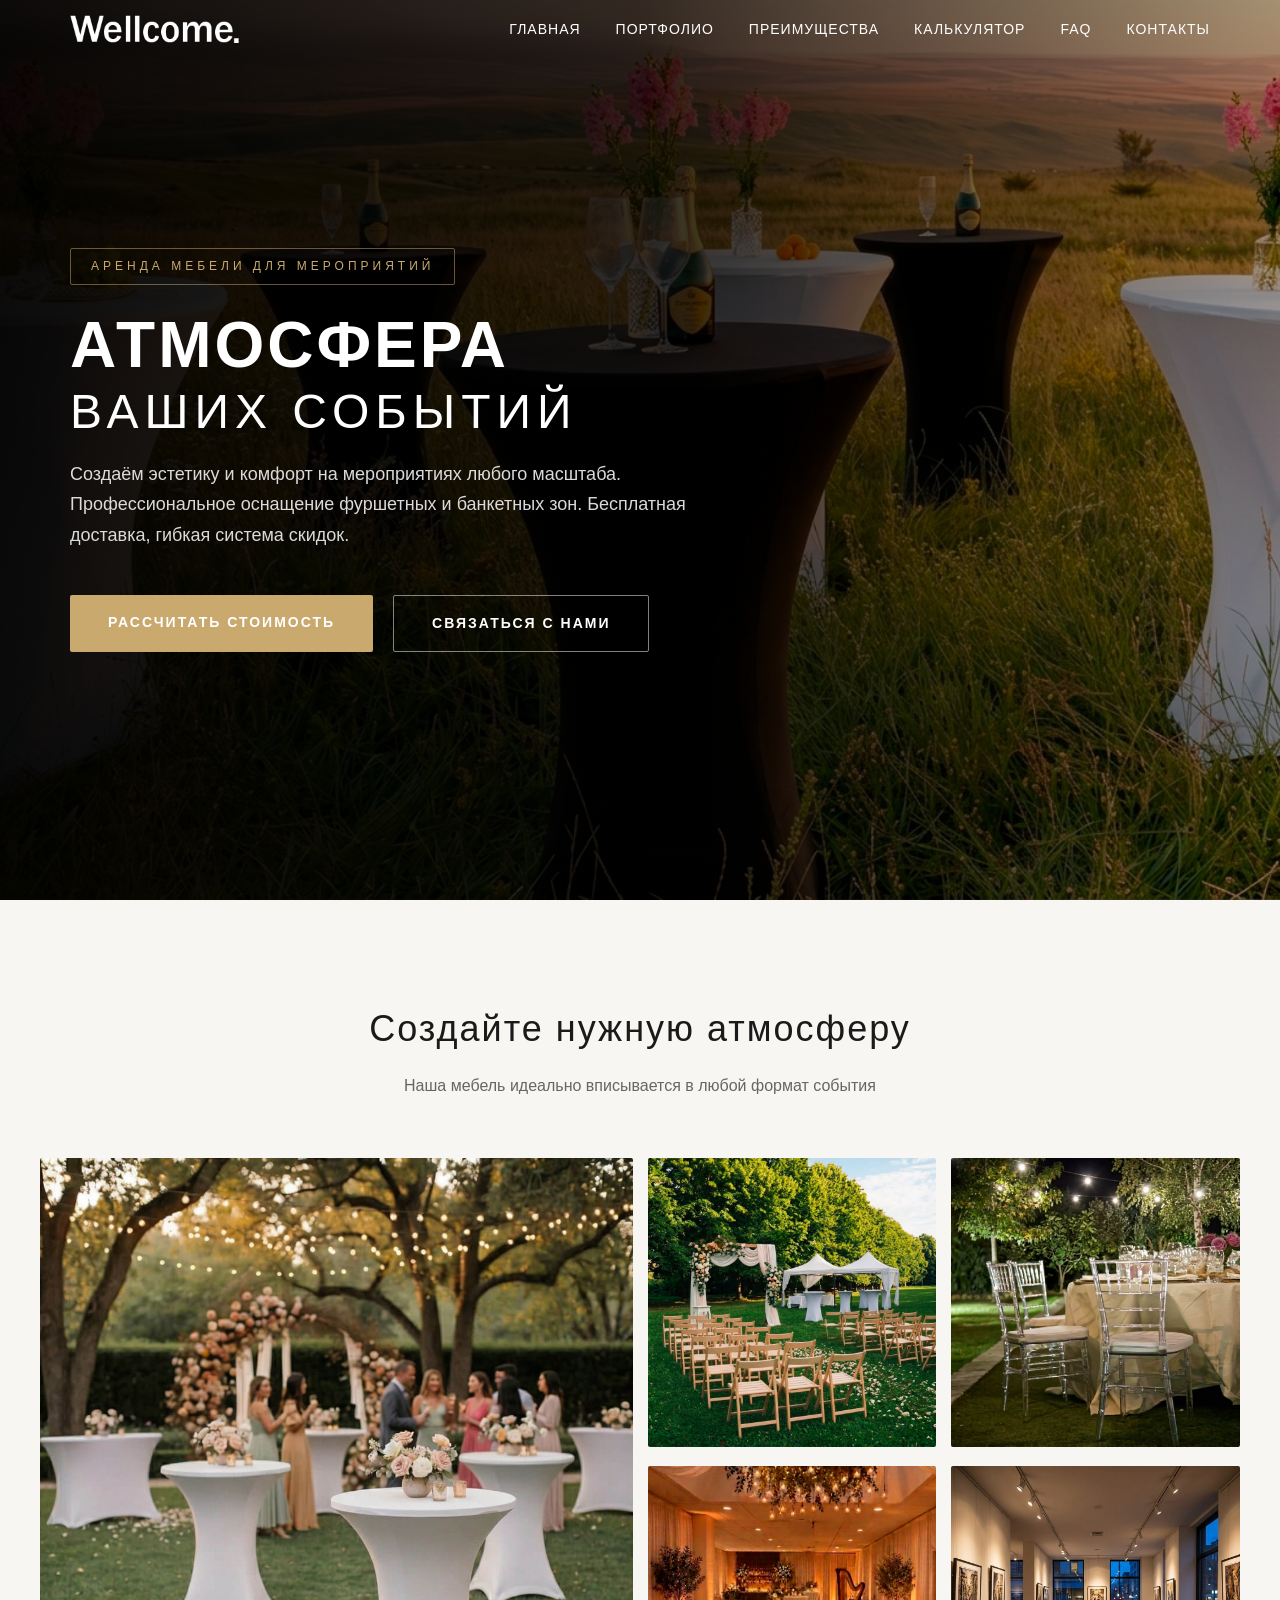
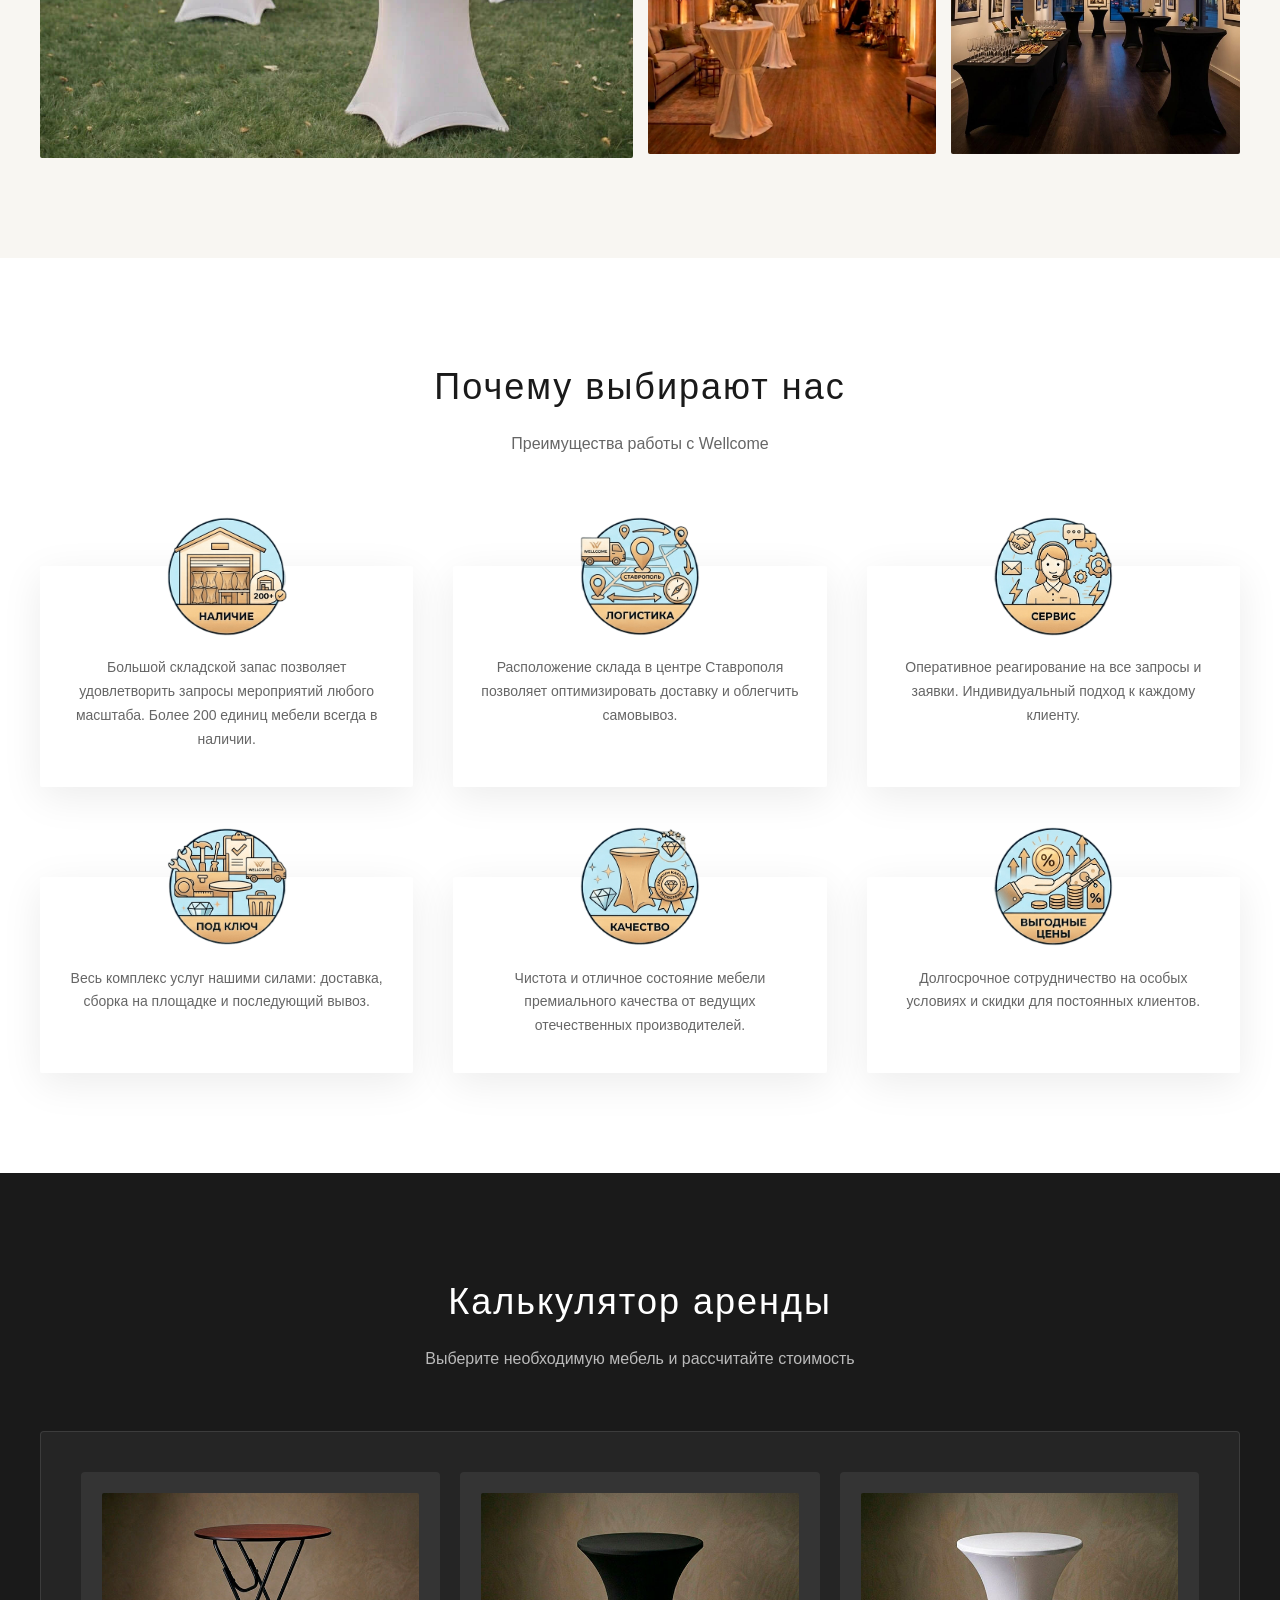
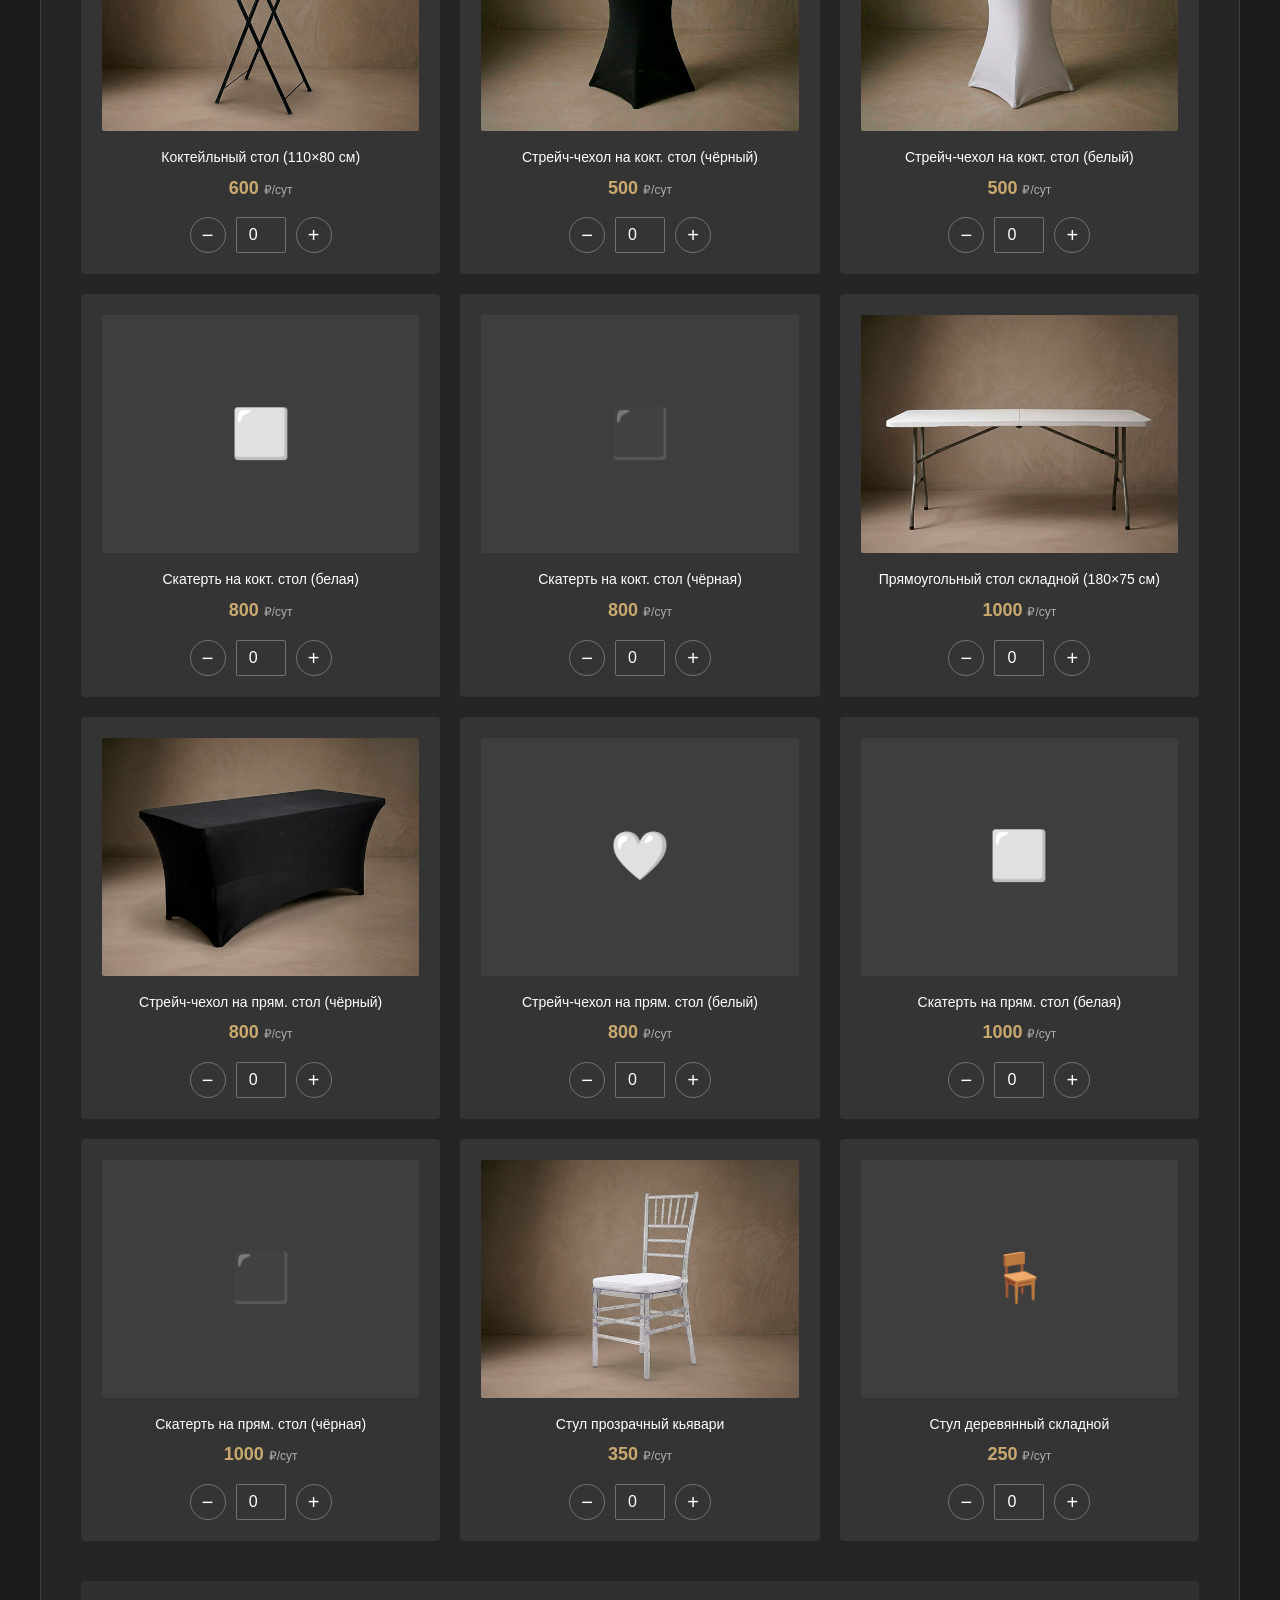
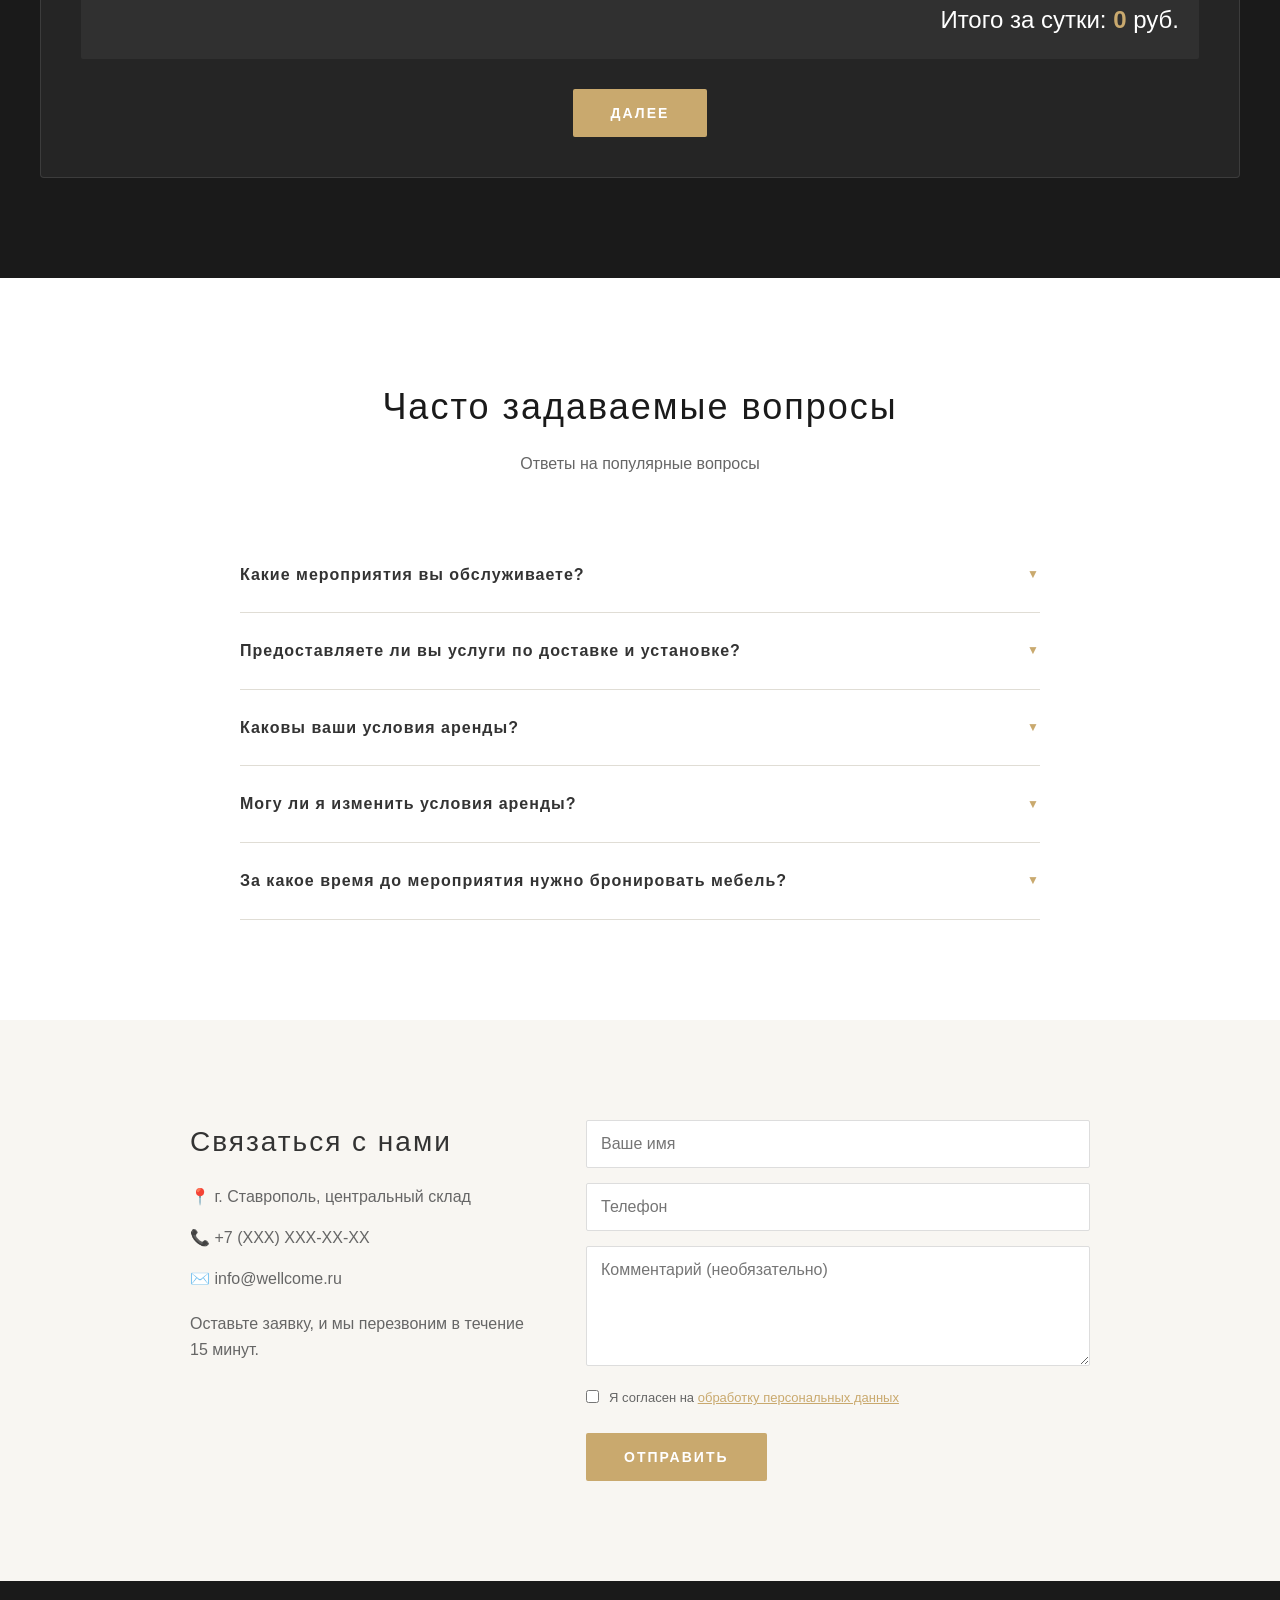
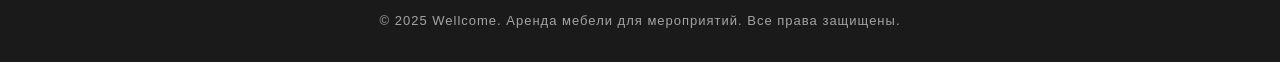
==== index.html @ 91aa2b1c "Update index.html" ====
<!DOCTYPE html>
<html lang="ru">
<head>
    <meta charset="UTF-8">
    <meta name="viewport" content="width=device-width, initial-scale=1.0">
    <title>Wellcome — Аренда мебели для мероприятий</title>
    <link rel="stylesheet" href="styles.css">
	<link rel="icon" type="image/x-icon" href="images/favicon.ico">
</head>
<body>

    <!-- Header -->
    <header class="header" id="header">
        <div class="header-container">
            <a href="#" class="logo"><img src="images/logo.png" alt="Wellcome" class="logo-img"></a>
            <nav>
                <ul class="nav-menu" id="navMenu">
                    <li><a href="#hero" onclick="closeMenu()">Главная</a></li>
                    <li><a href="#gallery" onclick="closeMenu()">Портфолио</a></li>
                    <li><a href="#advantages" onclick="closeMenu()">Преимущества</a></li>
                    <li><a href="#calculator" onclick="closeMenu()">Калькулятор</a></li>
                    <li><a href="#faq" onclick="closeMenu()">FAQ</a></li>
                    <li><a href="#contact" onclick="closeMenu()">Контакты</a></li>
                </ul>
            </nav>
            <div class="burger" id="burger" onclick="toggleMenu()">
                <span></span><span></span><span></span>
            </div>
        </div>
    </header>

    <!-- Hero -->
    <section class="hero" id="hero">
		<div class="section-container" style="position: relative; z-index: 2; display: flex; align-items: center; min-height: 100vh;">
			<div class="hero-content">
				<div class="hero-tag">Аренда мебели для мероприятий</div>
				<h1 class="hero-title">Атмосфера<br><span class="hero-title-light">ваших событий</span></h1>
				<p class="hero-desc">Создаём эстетику и комфорт на мероприятиях любого масштаба. Профессиональное оснащение фуршетных и банкетных зон. Бесплатная доставка, гибкая система скидок.</p>
				<div class="hero-buttons">
					<a href="#calculator" class="btn btn-primary">Рассчитать стоимость</a>
					<a href="#contact" class="btn btn-outline">Связаться с нами</a>
				</div>
			</div>
		</div>
    </section>

    <!-- Gallery -->
    <section class="gallery" id="gallery">
        <div class="section-container">
            <h2 class="section-title">Создайте нужную атмосферу</h2>
            <p class="section-subtitle">Наша мебель идеально вписывается в любой формат события</p>
            <div class="gallery-grid">
                <div class="gallery-item large">
                    <img src="images/cocktail-tables.jpg" alt="Коктейльные столы">
                </div>
                <div class="gallery-item">
                    <img src="images/wooden-chairs.jpg" alt="Стулья складные">
                </div>
                <div class="gallery-item">
                    <img src="images/chiavari-chairs.jpg" alt="Стулья кьявари">
                </div>
                <div class="gallery-item">
                    <img src="images/cocktail-tables-2.jpg" alt="Скатерти на коктейльные столы">
                </div>
                <div class="gallery-item">
                    <img src="images/cocktail-tables-black.jpg" alt="Коктейльные столы с черными стрейч-чехлами">
                </div>
            </div>
        </div>
    </section>

    <!-- Advantages -->
    <section id="advantages">
    	<div class="section-container">
        	<h2 class="section-title">Почему выбирают нас</h2>
        	<p class="section-subtitle">Преимущества работы с Wellcome</p>
        	<div class="advantages-grid">
            	<div class="advantage-card">
                	<div class="advantage-icon">
                    	<img src="images/advantage-availability.png" alt="Наличие">
                	</div>
                	<p class="advantage-text">Большой складской запас позволяет удовлетворить запросы мероприятий любого масштаба. Более 200 единиц мебели всегда в наличии.</p>
            	</div>
            	<div class="advantage-card">
                	<div class="advantage-icon">
                    	<img src="images/advantage-logistics.png" alt="Логистика">
                	</div>
                	<p class="advantage-text">Расположение склада в центре Ставрополя позволяет оптимизировать доставку и облегчить самовывоз.</p>
            	</div>
            	<div class="advantage-card">
                	<div class="advantage-icon">
                    	<img src="images/advantage-service.png" alt="Сервис">
                	</div>
                	<p class="advantage-text">Оперативное реагирование на все запросы и заявки. Индивидуальный подход к каждому клиенту.</p>
            	</div>
            	<div class="advantage-card">
                	<div class="advantage-icon">
                    	<img src="images/advantage-turnkey.png" alt="Под ключ">
                	</div>
                	<p class="advantage-text">Весь комплекс услуг нашими силами: доставка, сборка на площадке и последующий вывоз.</p>
            	</div>
            	<div class="advantage-card">
                	<div class="advantage-icon">
                    	<img src="images/advantage-quality.png" alt="Качество">
                	</div>
                	<p class="advantage-text">Чистота и отличное состояние мебели премиального качества от ведущих отечественных производителей.</p>
            	</div>
            	<div class="advantage-card">
                	<div class="advantage-icon">
                    	<img src="images/advantage-price.png" alt="Выгодные цены">
                	</div>
                	<p class="advantage-text">Долгосрочное сотрудничество на особых условиях и скидки для постоянных клиентов.</p>
            	</div>
        	</div>
    	</div>
	</section>

    <!-- Calculator -->
    <section class="calculator" id="calculator">
        <div class="section-container">
            <h2 class="section-title">Калькулятор аренды</h2>
            <p class="section-subtitle">Выберите необходимую мебель и рассчитайте стоимость</p>
            <div class="calc-wrapper">
                <!-- Шаг 1 -->
                <div class="calc-step active" id="step1">
                    <div class="products-grid" id="productsGrid"></div>
                    <div class="calc-total-display">
                        Итого за сутки: <span id="totalPerDay">0</span> руб.
                    </div>
                    <div class="calc-buttons">
                        <button class="btn btn-primary" onclick="goToStep2()">Далее</button>
                    </div>
                </div>
                <!-- Шаг 2 -->
                <div class="calc-step" id="step2">
                    <div class="summary-list" id="summaryList"></div>
                    <div class="date-row">
                        <div class="date-field">
                            <label>Дата получения</label>
                            <input type="date" id="pickupDate" onchange="recalculate()">
                        </div>
                        <div class="date-field">
                            <label>Дата возврата</label>
                            <input type="date" id="returnDate" onchange="recalculate()">
                        </div>
                    </div>
                    <div class="discount-info">
                        <strong>Система скидок:</strong><br>
                        2-е сутки аренды — скидка <strong>20%</strong><br>
                        3-и и последующие сутки — скидка <strong>50%</strong>
                    </div>
                    <div class="final-price">
                        Итого: <span id="finalPrice">0</span> руб.
                    </div>
                    <div class="calc-buttons" style="display: flex; gap: 15px; justify-content: center;">
                        <button class="btn btn-outline" onclick="goToStep1()">Назад</button>
                        <button class="btn btn-primary" onclick="openModal()">Забронировать</button>
                    </div>
                </div>
            </div>
        </div>
    </section>

    <!-- Modal -->
    <div class="modal-overlay" id="modalOverlay">
        <div class="modal">
            <h3>Забронировать</h3>
            <p>Оставьте контакты, и мы свяжемся для подтверждения</p>
            <input type="text" placeholder="Ваше имя" id="clientName">
            <input type="tel" placeholder="Номер телефона" id="clientPhone">
			<label style="display: flex; align-items: flex-start; gap: 10px; text-align: left; margin-bottom: 15px; font-size: 13px; color: #666; cursor: pointer;">
				<input type="checkbox" id="calcAgreement" style="margin-top: 2px; width: auto; accent-color: var(--gold);">
				<span>Я согласен на <a href="privacy.html" target="_blank" style="color: var(--gold); text-decoration: underline;">обработку персональных данных</a></span>
			</label>		
            <button class="btn btn-primary" onclick="submitBooking()">Отправить заявку</button>
            <button class="btn btn-close-modal" onclick="closeModal()">Закрыть</button>
        </div>
    </div>

    <!-- FAQ -->
    <section id="faq">
        <div class="section-container">
            <h2 class="section-title">Часто задаваемые вопросы</h2>
            <p class="section-subtitle">Ответы на популярные вопросы</p>
            <div class="faq-list">
                <div class="faq-item" onclick="toggleFaq(this)">
                    <div class="faq-question">Какие мероприятия вы обслуживаете? <span class="faq-arrow">▼</span></div>
                    <div class="faq-answer">Мы работаем на мероприятиях любого формата: свадьбы, корпоративы, дни рождения, фуршеты, выставки, конференции, частные вечеринки. Наш опыт позволяет адаптироваться под любые задачи.</div>
                </div>
                <div class="faq-item" onclick="toggleFaq(this)">
                    <div class="faq-question">Предоставляете ли вы услуги по доставке и установке? <span class="faq-arrow">▼</span></div>
                    <div class="faq-answer">Да, мы предлагаем полный цикл: доставка в удобное время, профессиональная сборка и установка мебели на площадке, а также оперативный вывоз после мероприятия.</div>
                </div>
                <div class="faq-item" onclick="toggleFaq(this)">
                    <div class="faq-question">Каковы ваши условия аренды? <span class="faq-arrow">▼</span></div>
                    <div class="faq-answer">Стандартный срок аренды — сутки. При более длительном использовании действует система скидок: 2-е сутки — скидка 20%, 3-и и последующие — скидка 50%. Для постоянных партнеров — особые условия.</div>
                </div>
                <div class="faq-item" onclick="toggleFaq(this)">
                    <div class="faq-question">Могу ли я изменить условия аренды? <span class="faq-arrow">▼</span></div>
                    <div class="faq-answer">Да, мы идём навстречу нашим клиентам. Вы можете скорректировать количество позиций, даты или состав заказа. Пожалуйста, сообщайте об изменениях не позднее чем за 24 часа до мероприятия.</div>
                </div>
                <div class="faq-item" onclick="toggleFaq(this)">
                    <div class="faq-question">За какое время до мероприятия нужно бронировать мебель? <span class="faq-arrow">▼</span></div>
                    <div class="faq-answer">Рекомендуем бронировать за 7-14 дней до даты, особенно в высокий свадебный сезон. Но мы стараемся помочь даже при срочных заказах — всё зависит от наличия.</div>
                </div>
            </div>
        </div>
    </section>

    <!-- Contact -->
    <section class="contact" id="contact">
        <div class="section-container">
            <div class="contact-wrapper">
                <div class="contact-info">
                    <h3>Связаться с нами</h3>
                    <p class="contact-detail">📍 г. Ставрополь, центральный склад</p>
                    <p class="contact-detail">📞 +7 (XXX) XXX-XX-XX</p>
                    <p class="contact-detail">✉️ info@wellcome.ru</p>
                    <p style="margin-top: 20px; color: var(--text-light);">Оставьте заявку, и мы перезвоним в течение 15 минут.</p>
                </div>
                <form class="contact-form" onsubmit="handleContactForm(event)">
                    <input type="text" placeholder="Ваше имя" required>
                    <input type="tel" placeholder="Телефон" required>
                    <textarea placeholder="Комментарий (необязательно)"></textarea>
					<label style="display: flex; align-items: flex-start; gap: 10px; text-align: left; margin-bottom: 15px; font-size: 13px; color: #666; cursor: pointer;">
						<input type="checkbox" id="contactAgreement" style="margin-top: 2px; width: auto; accent-color: var(--gold);">
						<span>Я согласен на <a href="privacy.html" target="_blank" style="color: var(--gold); text-decoration: underline;">обработку персональных данных</a></span>
					</label>
                    <button type="submit" class="btn btn-primary">Отправить</button>
                </form>
            </div>
        </div>
    </section>

    <footer>
        © 2025 Wellcome. Аренда мебели для мероприятий. Все права защищены.
    </footer>

    <script src="script.js"></script>
</body>
</html>
---- styles.css ----
:root {
    --gold: #c9a96e;
    --gold-dark: #b8944f;
    --dark: #1a1a1a;
    --white: #ffffff;
    --gray: #f8f6f2;
    --text: #333333;
    --text-light: #666666;
    --shadow: 0 10px 40px rgba(0, 0, 0, 0.08);
    --transition: all 0.3s ease;
}

* {
    margin: 0;
    padding: 0;
    box-sizing: border-box;
}

html {
    scroll-behavior: smooth;
}

body {
    font-family: 'Segoe UI', 'Helvetica Neue', Arial, sans-serif;
    color: var(--text);
    background: var(--white);
    line-height: 1.6;
    overflow-x: hidden;
}

/* --- Header & Navigation --- */
.header {
    position: fixed;
    top: 0;
    left: 0;
    width: 100%;
    z-index: 1000;
    background: transparent;
    transition: background 0.4s ease, padding 0.3s ease;
    backdrop-filter: blur(15px);
    -webkit-backdrop-filter: blur(15px);
    padding: 15px 0;
    transition: var(--transition);
}

.header.scrolled {
    background: rgba(26, 26, 26, 0.95);
    padding: 10px 0;
    box-shadow: 0 2px 20px rgba(0, 0, 0, 0.3);
}

.header-container {
    max-width: 1200px;
    margin: 0 auto;
    padding: 0 30px;
    display: flex;
    align-items: center;
    justify-content: space-between;
}

.logo {
    text-decoration: none;
    display: flex;
    align-items: center;
}

.logo-img {
    height: 28px;
    width: auto;
    display: block;
}

.nav-menu {
    display: flex;
    list-style: none;
    gap: 35px;
    align-items: center;
}

.nav-menu a {
    color: var(--white);
    text-decoration: none;
    font-size: 14px;
    font-weight: 500;
    letter-spacing: 1px;
    text-transform: uppercase;
    transition: var(--transition);
    position: relative;
}

.nav-menu a::after {
    content: '';
    position: absolute;
    bottom: -4px;
    left: 0;
    width: 0;
    height: 1px;
    background: var(--gold);
    transition: var(--transition);
}

.nav-menu a:hover::after {
    width: 100%;
}

.nav-menu a:hover {
    color: var(--gold);
}

/* Мобильное меню */
.burger {
    display: none;
    flex-direction: column;
    gap: 5px;
    cursor: pointer;
    z-index: 1001;
}

.burger span {
    width: 28px;
    height: 2px;
    background: var(--white);
    transition: var(--transition);
}

/* --- Hero Section --- */
.hero {
    min-height: 100vh;
    position: relative;
    display: block;
    background: url('images/hero.jpg') top/cover no-repeat;
    overflow: hidden;
    padding: 0;
}

.hero .section-container {
    position: relative;
    z-index: 2;
    display: flex;
    align-items: center;
    min-height: 100vh;
    margin: 0;
    padding: 0 30px;
    max-width: 1200px;
    margin-left: auto;
    margin-right: auto;
    justify-content: flex-start;
}

.hero::before {
    content: '';
    position: absolute;
    top: 0;
    left: 0;
    width: 100%;
    height: 100%;
	background: linear-gradient(90deg, rgba(0, 0, 0, 0.95) 0%, rgba(0, 0, 0, 0.8) 50%, rgba(0, 0, 0, 0.35) 100%);
    z-index: 1;
}

.hero-content {
    position: relative;
    z-index: 2;
    text-align: left;
    max-width: 700px;
    padding: 0;
}

.hero-tag {
    display: inline-block;
    color: var(--gold);
    font-size: 12px;
    letter-spacing: 4px;
    text-transform: uppercase;
    margin-bottom: 25px;
    border: 1px solid rgba(201, 169, 110, 0.5);
    padding: 8px 20px;
    border-radius: 2px;
}

.hero-title {
    font-size: 64px;
    font-weight: 700;
    color: var(--white);
    line-height: 1.1;
    margin-bottom: 20px;
    letter-spacing: 3px;
	text-transform: uppercase;
}

.hero-title-light {
    font-weight: 300;
    font-size: 48px;
    letter-spacing: 6px;
    display: block;
    margin-top: 5px;
	text-transform: uppercase;
}

.hero-title strong {
    font-weight: 700;
    color: var(--gold);
}

.hero-desc {
    font-size: 18px;
    color: rgba(255, 255, 255, 0.85);
    margin-bottom: 45px;
    line-height: 1.7;
    font-weight: 300;
}

.hero-buttons {
    display: flex;
    gap: 20px;
    justify-content: flex-start;
    flex-wrap: wrap;
}

.btn {
    display: inline-block;
    padding: 16px 38px;
    font-size: 14px;
    letter-spacing: 2px;
    text-transform: uppercase;
    text-decoration: none;
    border-radius: 2px;
    cursor: pointer;
    transition: var(--transition);
    font-weight: 600;
    border: none;
}

.btn-primary {
    background: var(--gold);
    color: var(--white);
}

.btn-primary:hover {
    background: var(--gold-dark);
    transform: translateY(-2px);
    box-shadow: 0 10px 30px rgba(201, 169, 110, 0.4);
}

.btn-outline {
    background: transparent;
    color: var(--white);
    border: 1px solid rgba(255, 255, 255, 0.5);
}

.btn-outline:hover {
    background: rgba(255, 255, 255, 0.1);
    border-color: var(--white);
}

/* --- Section Common --- */
section {
    padding: 100px 30px;
}

.section-container {
    max-width: 1200px;
    margin: 0 auto;
}

.section-title {
    text-align: center;
    font-size: 36px;
    font-weight: 300;
    letter-spacing: 2px;
    margin-bottom: 15px;
    color: var(--dark);
}

.section-subtitle {
    text-align: center;
    color: var(--text-light);
    margin-bottom: 60px;
    font-size: 16px;
    font-weight: 300;
}

/* --- Gallery Block --- */
.gallery {
    background: var(--gray);
}

.gallery-grid {
    display: grid;
    grid-template-columns: repeat(4, 1fr);
    gap: 15px;
}

.gallery-item {
    position: relative;
    overflow: hidden;
    border-radius: 2px;
    aspect-ratio: 1;
    background: #ddd;
    cursor: pointer;
}

.gallery-item img {
    width: 100%;
    height: 100%;
    object-fit: cover;
    transition: transform 0.6s ease;
}

.gallery-item:hover img {
    transform: scale(1.08);
}

.gallery-item.large {
    grid-column: span 2;
    grid-row: span 2;
    aspect-ratio: auto;
}

/* --- Advantages --- */
.advantages-grid {
    display: grid;
    grid-template-columns: repeat(3, 1fr);
    gap: 40px;
}

.advantage-card {
    text-align: center;
    padding: 60px 25px 35px;
    background: var(--white);
    border-radius: 2px;
    transition: var(--transition);
    box-shadow: var(--shadow);
    position: relative;
    margin-top: 50px;
}

.advantage-card:hover {
    transform: translateY(-5px);
    box-shadow: 0 20px 50px rgba(0, 0, 0, 0.12);
}

.advantage-icon {
    width: 120px;
    height: 120px;
    margin: -110px auto 20px;
    display: flex;
    align-items: center;
    justify-content: center;
}

.advantage-icon img {
    width: 100%;
    height: 100%;
    object-fit: contain;
    display: block;
}

.advantage-text {
    color: var(--text-light);
    font-size: 14px;
    line-height: 1.7;
}

/* --- Calculator --- */
.calculator {
    background: var(--dark);
    color: var(--white);
}

.calculator .section-title {
    color: var(--white);
}

.calculator .section-subtitle {
    color: rgba(255, 255, 255, 0.7);
}

.calc-wrapper {
    background: rgba(255, 255, 255, 0.05);
    border-radius: 4px;
    padding: 40px;
    border: 1px solid rgba(255, 255, 255, 0.1);
}

.calc-step {
    display: none;
}

.calc-step.active {
    display: block;
}

.products-grid {
    display: grid;
    grid-template-columns: repeat(auto-fill, minmax(280px, 1fr));
    gap: 20px;
    margin-bottom: 40px;
}

.product-card {
    background: rgba(255, 255, 255, 0.07);
    border-radius: 4px;
    padding: 20px;
    text-align: center;
    transition: var(--transition);
    border: 1px solid transparent;
}

.product-card:hover {
    border-color: var(--gold);
    background: rgba(255, 255, 255, 0.1);
}

.product-img {
    width: 100%;
    height: auto;
    aspect-ratio: 4 / 3;
    background: rgba(255, 255, 255, 0.05);
    border-radius: 2px;
    margin-bottom: 15px;
    display: flex;
    align-items: center;
    justify-content: center;
    font-size: 48px;
    overflow: hidden;
}

.product-img img {
    width: 100%;
    height: 100%;
    object-fit: contain;
    display: block;
}

.product-img svg {
    width: 80px;
    height: 80px;
    opacity: 0.8;
}

.product-name {
    font-size: 14px;
    font-weight: 500;
    margin-bottom: 5px;
}

.product-price {
    color: var(--gold);
    font-size: 18px;
    font-weight: 700;
    margin-bottom: 15px;
}

.product-price small {
    font-weight: 400;
    font-size: 12px;
    color: rgba(255, 255, 255, 0.6);
}

.quantity-input {
    display: flex;
    align-items: center;
    justify-content: center;
    gap: 10px;
}

.qty-btn {
    width: 36px;
    height: 36px;
    border: 1px solid rgba(255, 255, 255, 0.3);
    background: transparent;
    color: var(--white);
    font-size: 20px;
    cursor: pointer;
    border-radius: 50%;
    transition: var(--transition);
    display: flex;
    align-items: center;
    justify-content: center;
    line-height: 1;
}

.qty-btn:hover {
    background: var(--gold);
    border-color: var(--gold);
}

.qty-input {
    width: 50px;
    text-align: center;
    background: transparent;
    border: 1px solid rgba(255, 255, 255, 0.3);
    color: var(--white);
    padding: 8px;
    font-size: 16px;
    border-radius: 2px;
}

.calc-total-display {
    text-align: right;
    font-size: 24px;
    font-weight: 300;
    margin-bottom: 30px;
    padding: 20px;
    background: rgba(255, 255, 255, 0.05);
    border-radius: 2px;
}

.calc-total-display span {
    color: var(--gold);
    font-weight: 700;
}

.calc-buttons {
    text-align: center;
}

/* Step 2 */
.summary-list {
    margin-bottom: 30px;
}

.summary-item {
    display: flex;
    align-items: center;
    gap: 15px;
    padding: 15px;
    background: rgba(255, 255, 255, 0.05);
    border-radius: 2px;
    margin-bottom: 10px;
}

.summary-item-img {
    width: 80px;
    height: 60px;
    background: rgba(255, 255, 255, 0.1);
    border-radius: 2px;
    flex-shrink: 0;
    display: flex;
    align-items: center;
    justify-content: center;
    font-size: 24px;
    overflow: hidden;
}

.summary-item-img img {
    width: 100%;
    height: 100%;
    object-fit: contain;
    display: block;
}

.summary-item-info {
    flex-grow: 1;
}

.summary-item-name {
    font-weight: 500;
    font-size: 14px;
}

.summary-item-qty {
    color: rgba(255, 255, 255, 0.6);
    font-size: 12px;
}

.summary-item-price {
    font-weight: 700;
    color: var(--gold);
}

.date-row {
    display: flex;
    gap: 20px;
    margin-bottom: 20px;
    flex-wrap: wrap;
}

.date-field {
    flex: 1;
    min-width: 200px;
}

.date-field label {
    display: block;
    margin-bottom: 8px;
    font-size: 13px;
    letter-spacing: 1px;
    text-transform: uppercase;
    color: rgba(255, 255, 255, 0.7);
}

.date-field input {
    width: 100%;
    padding: 14px;
    background: rgba(255, 255, 255, 0.08);
    border: 1px solid rgba(255, 255, 255, 0.2);
    color: var(--white);
    font-size: 16px;
    border-radius: 2px;
}

.discount-info {
    padding: 20px;
    background: rgba(201, 169, 110, 0.1);
    border: 1px solid rgba(201, 169, 110, 0.3);
    border-radius: 2px;
    margin-bottom: 20px;
    font-size: 14px;
    line-height: 1.8;
    color: rgba(255, 255, 255, 0.9);
}

.discount-info strong {
    color: var(--gold);
}

.final-price {
    text-align: center;
    font-size: 36px;
    font-weight: 300;
    padding: 30px;
    background: rgba(255, 255, 255, 0.05);
    border-radius: 2px;
    margin-bottom: 30px;
}

.final-price span {
    color: var(--gold);
    font-weight: 700;
    display: block;
    font-size: 48px;
}

/* Modal */
.modal-overlay {
    display: none;
    position: fixed;
    top: 0;
    left: 0;
    width: 100%;
    height: 100%;
    background: rgba(0, 0, 0, 0.8);
    z-index: 2000;
    align-items: center;
    justify-content: center;
}

.modal-overlay.active {
    display: flex;
}

.modal {
    background: var(--white);
    padding: 50px 40px;
    border-radius: 4px;
    max-width: 450px;
    width: 90%;
    text-align: center;
    color: var(--text);
}

.modal h3 {
    font-weight: 300;
    font-size: 24px;
    letter-spacing: 1px;
    margin-bottom: 10px;
}

.modal p {
    color: var(--text-light);
    margin-bottom: 30px;
    font-size: 14px;
}

.modal input {
    width: 100%;
    padding: 14px;
    margin-bottom: 15px;
    border: 1px solid #ddd;
    font-size: 16px;
    border-radius: 2px;
}

.modal .btn {
    width: 100%;
}
.modal .btn-close-modal {
    background: transparent;
    color: var(--text);
    border: 1px solid #ddd;
    margin-top: 10px;
}

/* --- FAQ --- */
.faq-list {
    max-width: 800px;
    margin: 0 auto;
}

.faq-item {
    border-bottom: 1px solid #e0ddd5;
    padding: 25px 0;
    cursor: pointer;
}

.faq-question {
    font-weight: 600;
    letter-spacing: 1px;
    display: flex;
    justify-content: space-between;
    align-items: center;
    font-size: 16px;
}

.faq-answer {
    max-height: 0;
    overflow: hidden;
    transition: max-height 0.4s ease, padding 0.4s ease;
    color: var(--text-light);
    font-size: 14px;
    line-height: 1.7;
}

.faq-item.open .faq-answer {
    max-height: 200px;
    padding-top: 15px;
}

.faq-arrow {
    transition: transform 0.3s ease;
    font-size: 12px;
    color: var(--gold);
}

.faq-item.open .faq-arrow {
    transform: rotate(180deg);
}

/* --- Contact --- */
.contact {
    background: var(--gray);
}

.contact-wrapper {
    display: flex;
    gap: 60px;
    max-width: 900px;
    margin: 0 auto;
    flex-wrap: wrap;
}

.contact-info {
    flex: 1;
    min-width: 250px;
}

.contact-info h3 {
    font-weight: 300;
    font-size: 28px;
    letter-spacing: 2px;
    margin-bottom: 20px;
}

.contact-detail {
    margin-bottom: 15px;
    color: var(--text-light);
}

.contact-form {
    flex: 1.5;
    min-width: 300px;
}

.contact-form input,
.contact-form textarea {
    width: 100%;
    padding: 14px;
    margin-bottom: 15px;
    border: 1px solid #ddd;
    font-size: 16px;
    border-radius: 2px;
    font-family: inherit;
}
.contact-form textarea {
    height: 120px;
    resize: vertical;
}

/* --- Footer --- */
footer {
    text-align: center;
    padding: 30px;
    background: var(--dark);
    color: rgba(255, 255, 255, 0.6);
    font-size: 13px;
    letter-spacing: 1px;
}

/* --- Mobile --- */
@media (max-width: 768px) {
    .nav-menu {
        position: fixed;
        top: 0;
        right: -100%;
        width: 280px;
        height: 100vh;
        background: var(--dark);
        flex-direction: column;
        justify-content: center;
        gap: 30px;
        transition: right 0.4s ease;
    }
    .nav-menu.active {
        right: 0;
    }
    .burger {
        display: flex;
    }
    .hero-title {
        font-size: 32px;
    }
    .hero-desc {
        font-size: 15px;
    }
    section {
        padding: 60px 20px;
    }
    .gallery-grid {
        grid-template-columns: repeat(2, 1fr);
    }
    .gallery-item.large {
        grid-column: span 2;
        grid-row: span 1;
    }
    .advantages-grid {
        grid-template-columns: 1fr;
    }
    .calc-wrapper {
        padding: 20px;
    }
    .products-grid {
        grid-template-columns: repeat(2, 1fr);
        gap: 10px;
    }
    .product-card {
        padding: 12px;
    }
    .product-name {
        font-size: 11px;
    }
    .product-price {
        font-size: 14px;
    }
    .final-price {
        font-size: 24px;
    }
    .final-price span {
        font-size: 36px;
    }
}
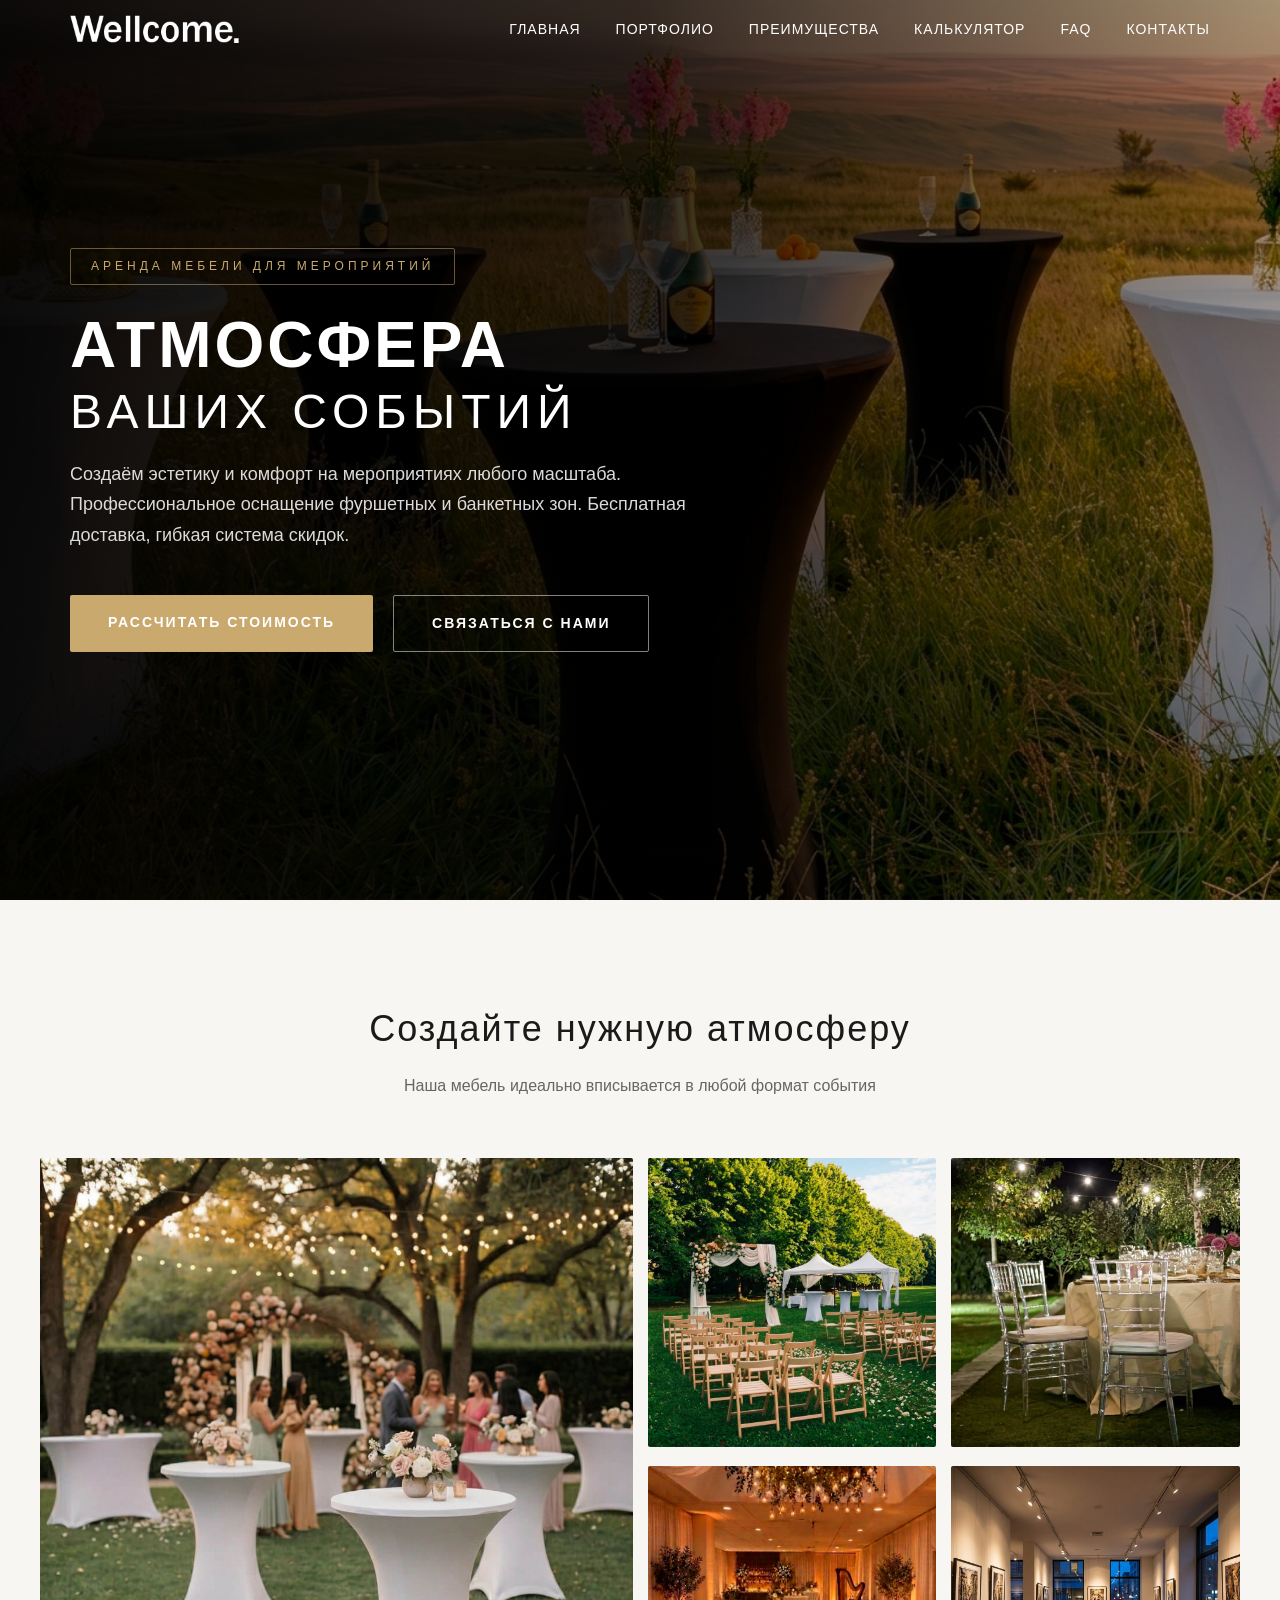
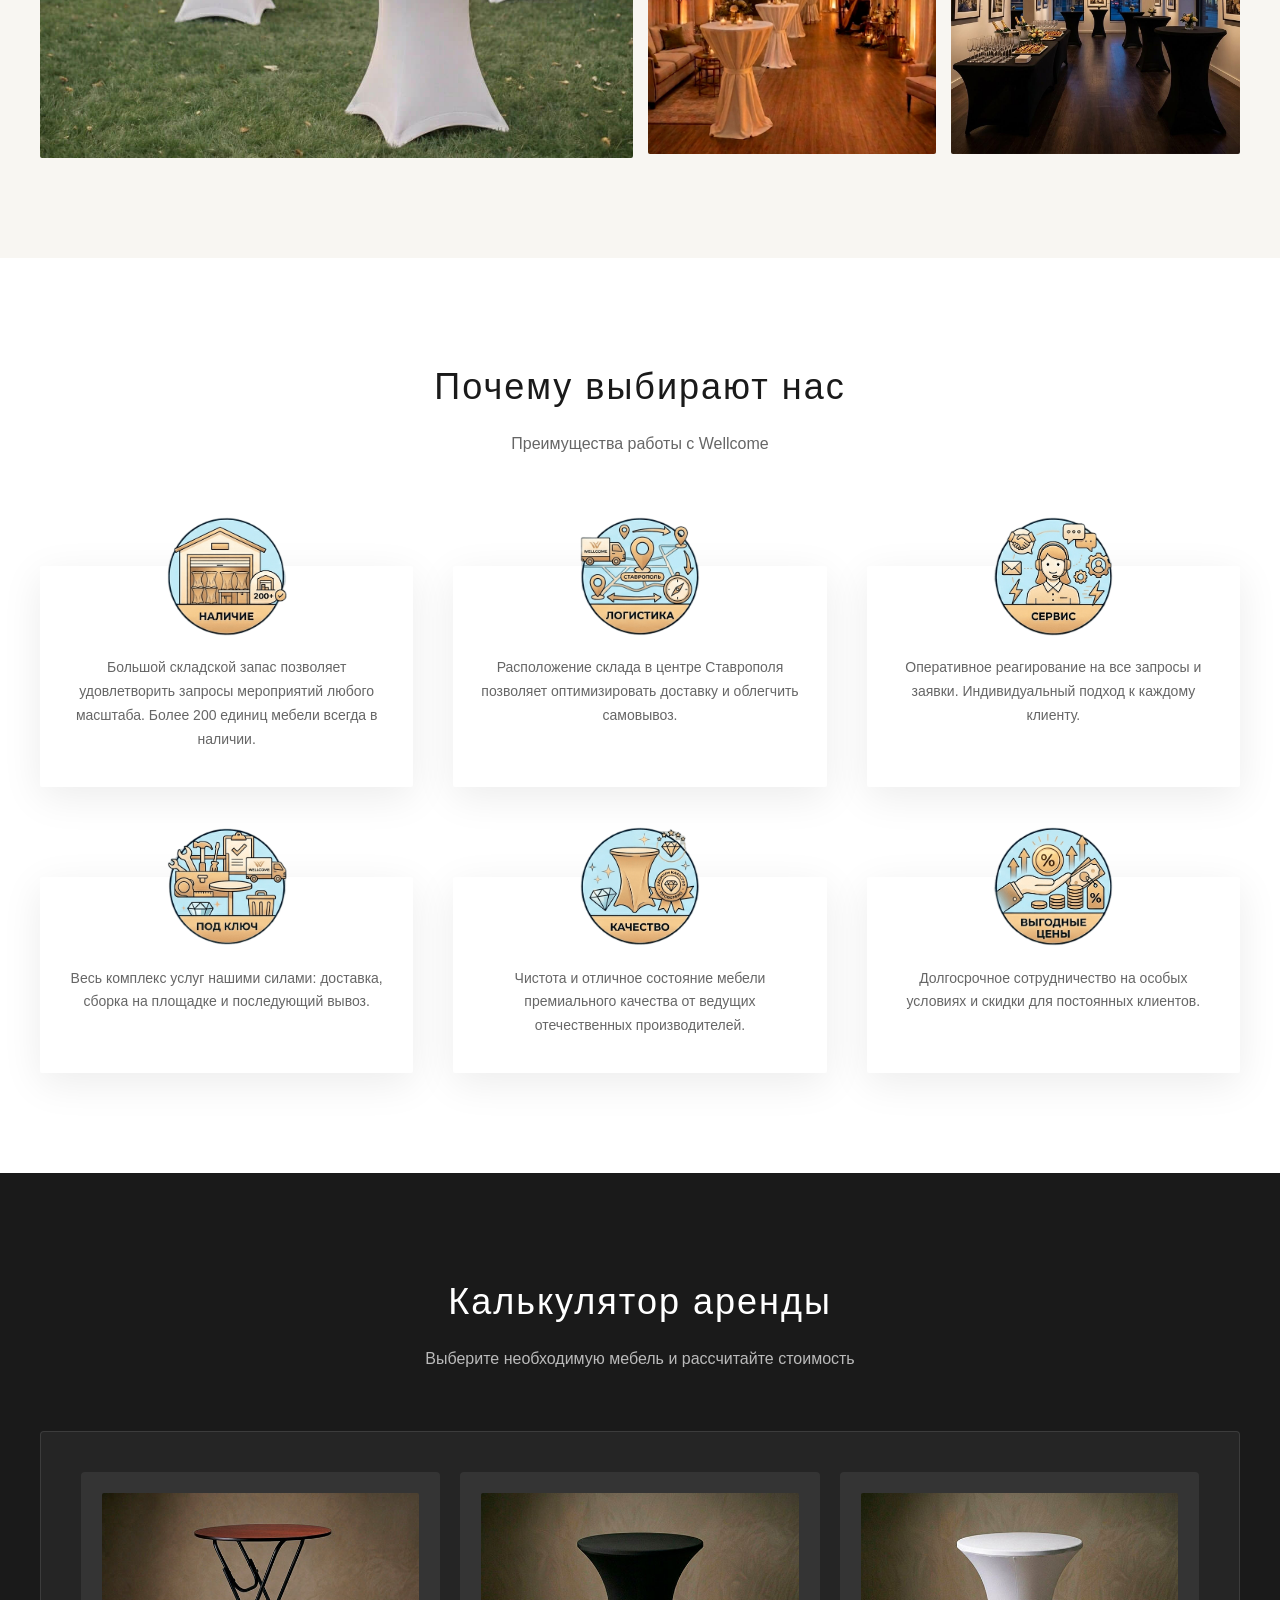
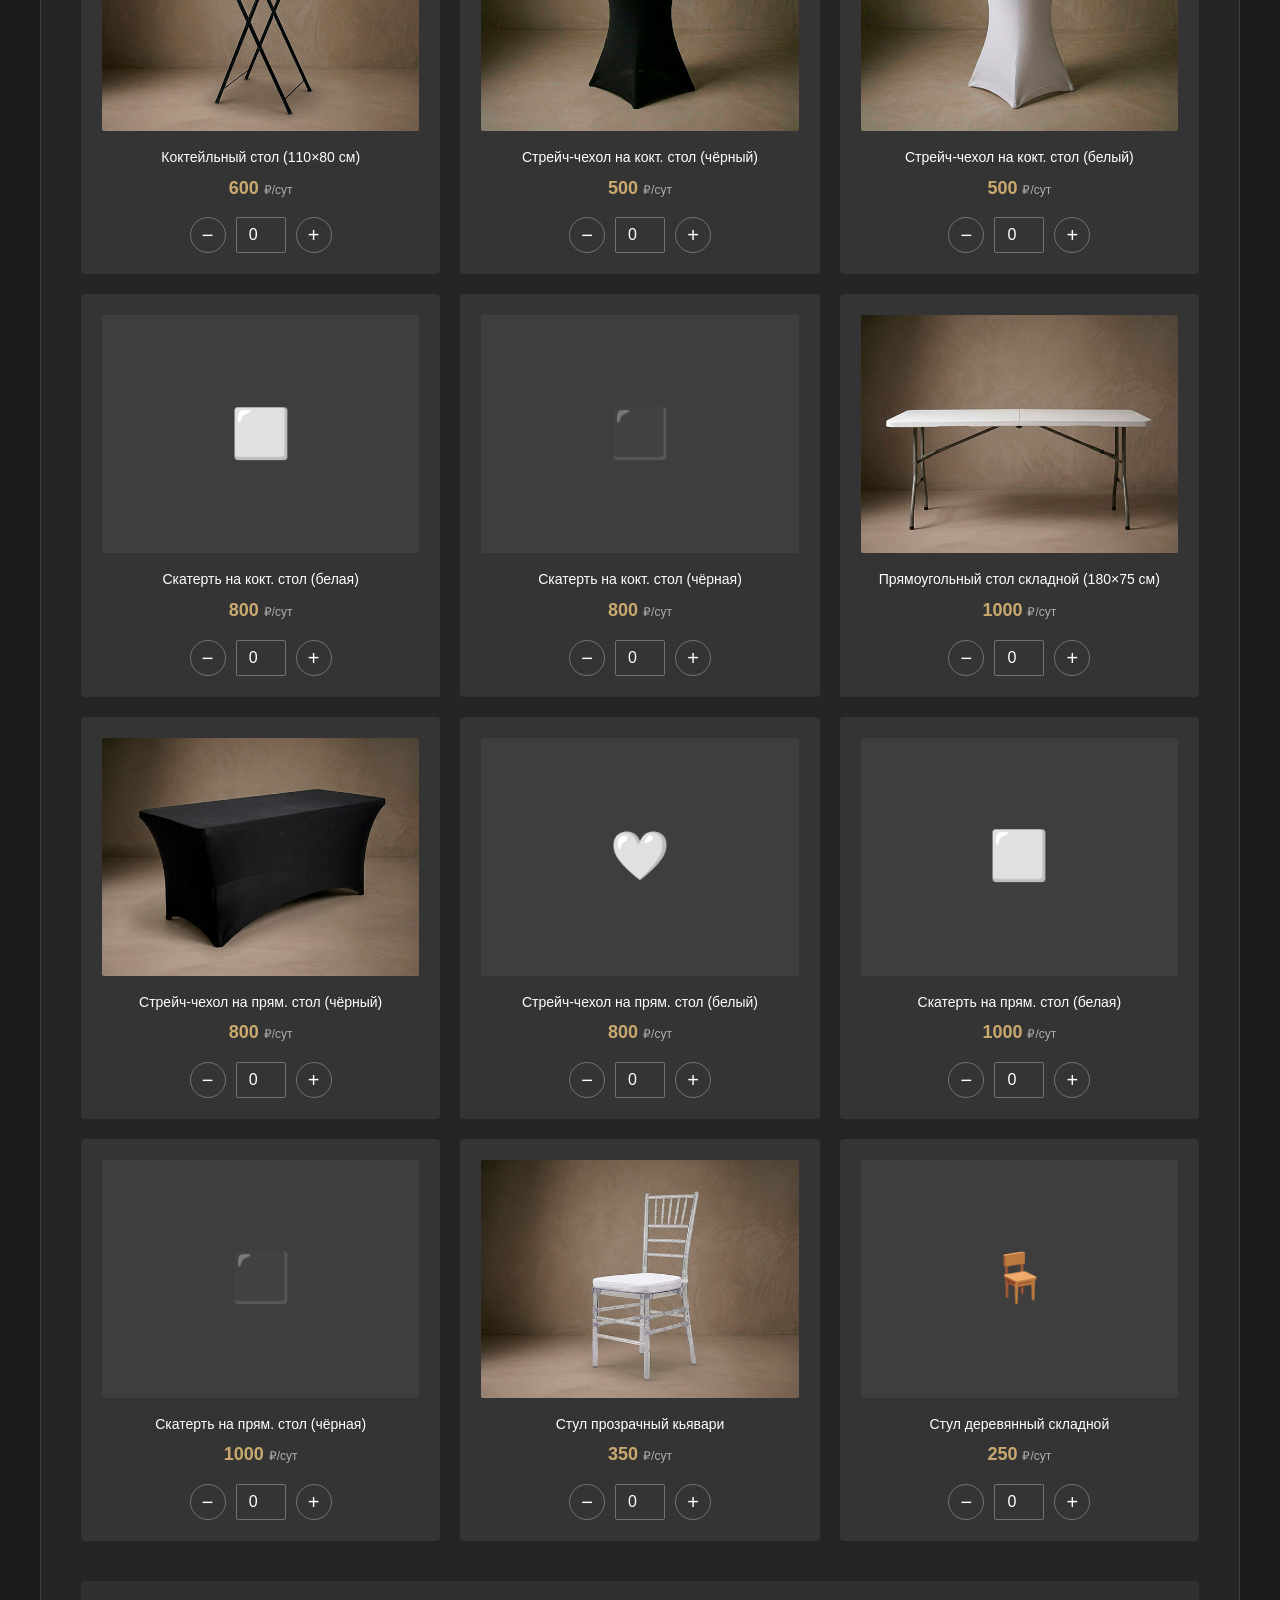
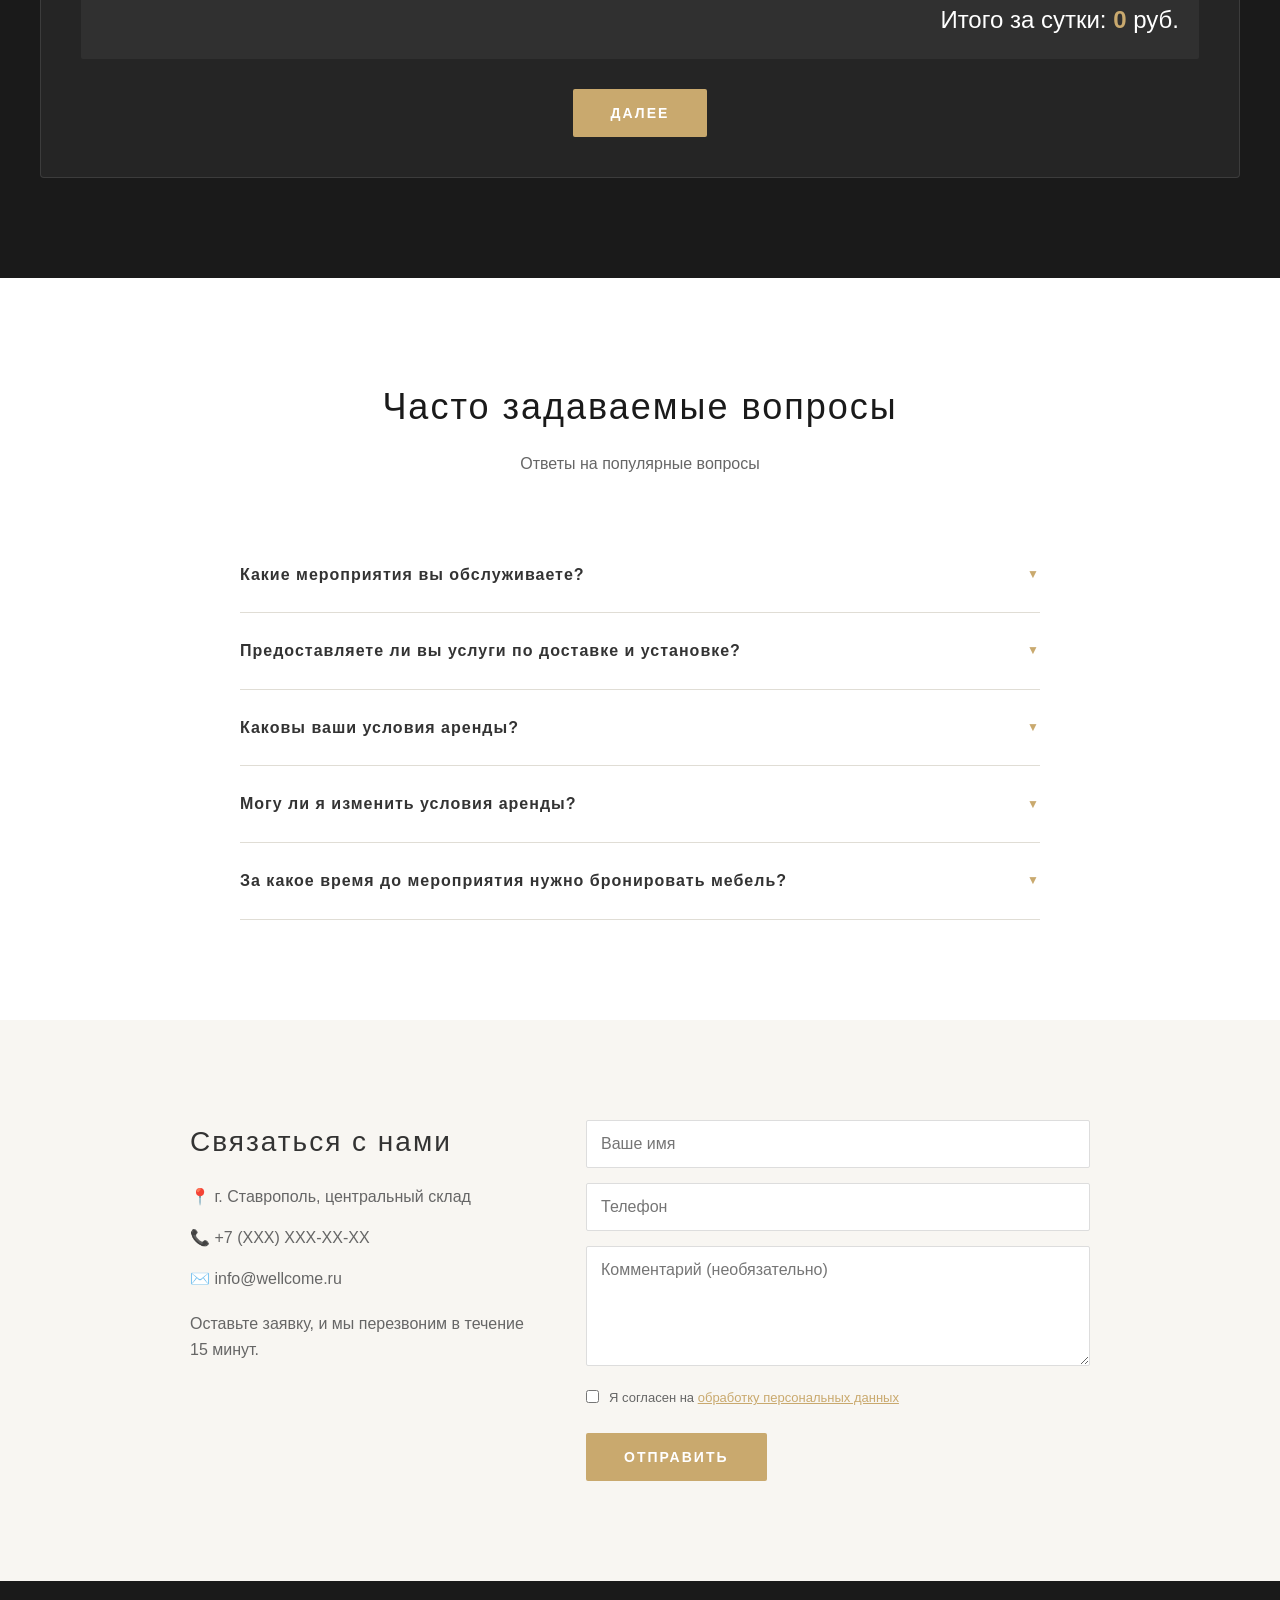
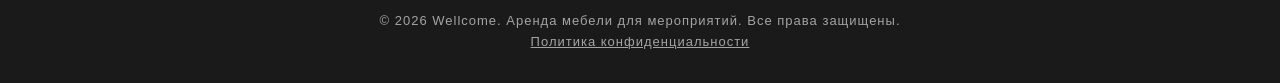
==== commit 5c2e9b58: "Update index.html" ====
--- a/index.html
+++ b/index.html
@@ -233,8 +233,9 @@
     </section>
 
     <footer>
-        © 2025 Wellcome. Аренда мебели для мероприятий. Все права защищены.
-    </footer>
+		© 2026 Wellcome. Аренда мебели для мероприятий. Все права защищены.<br>
+		<a href="privacy.html" style="color: rgba(255,255,255,0.6);">Политика конфиденциальности</a>
+	</footer>
 
     <script src="script.js"></script>
 </body>
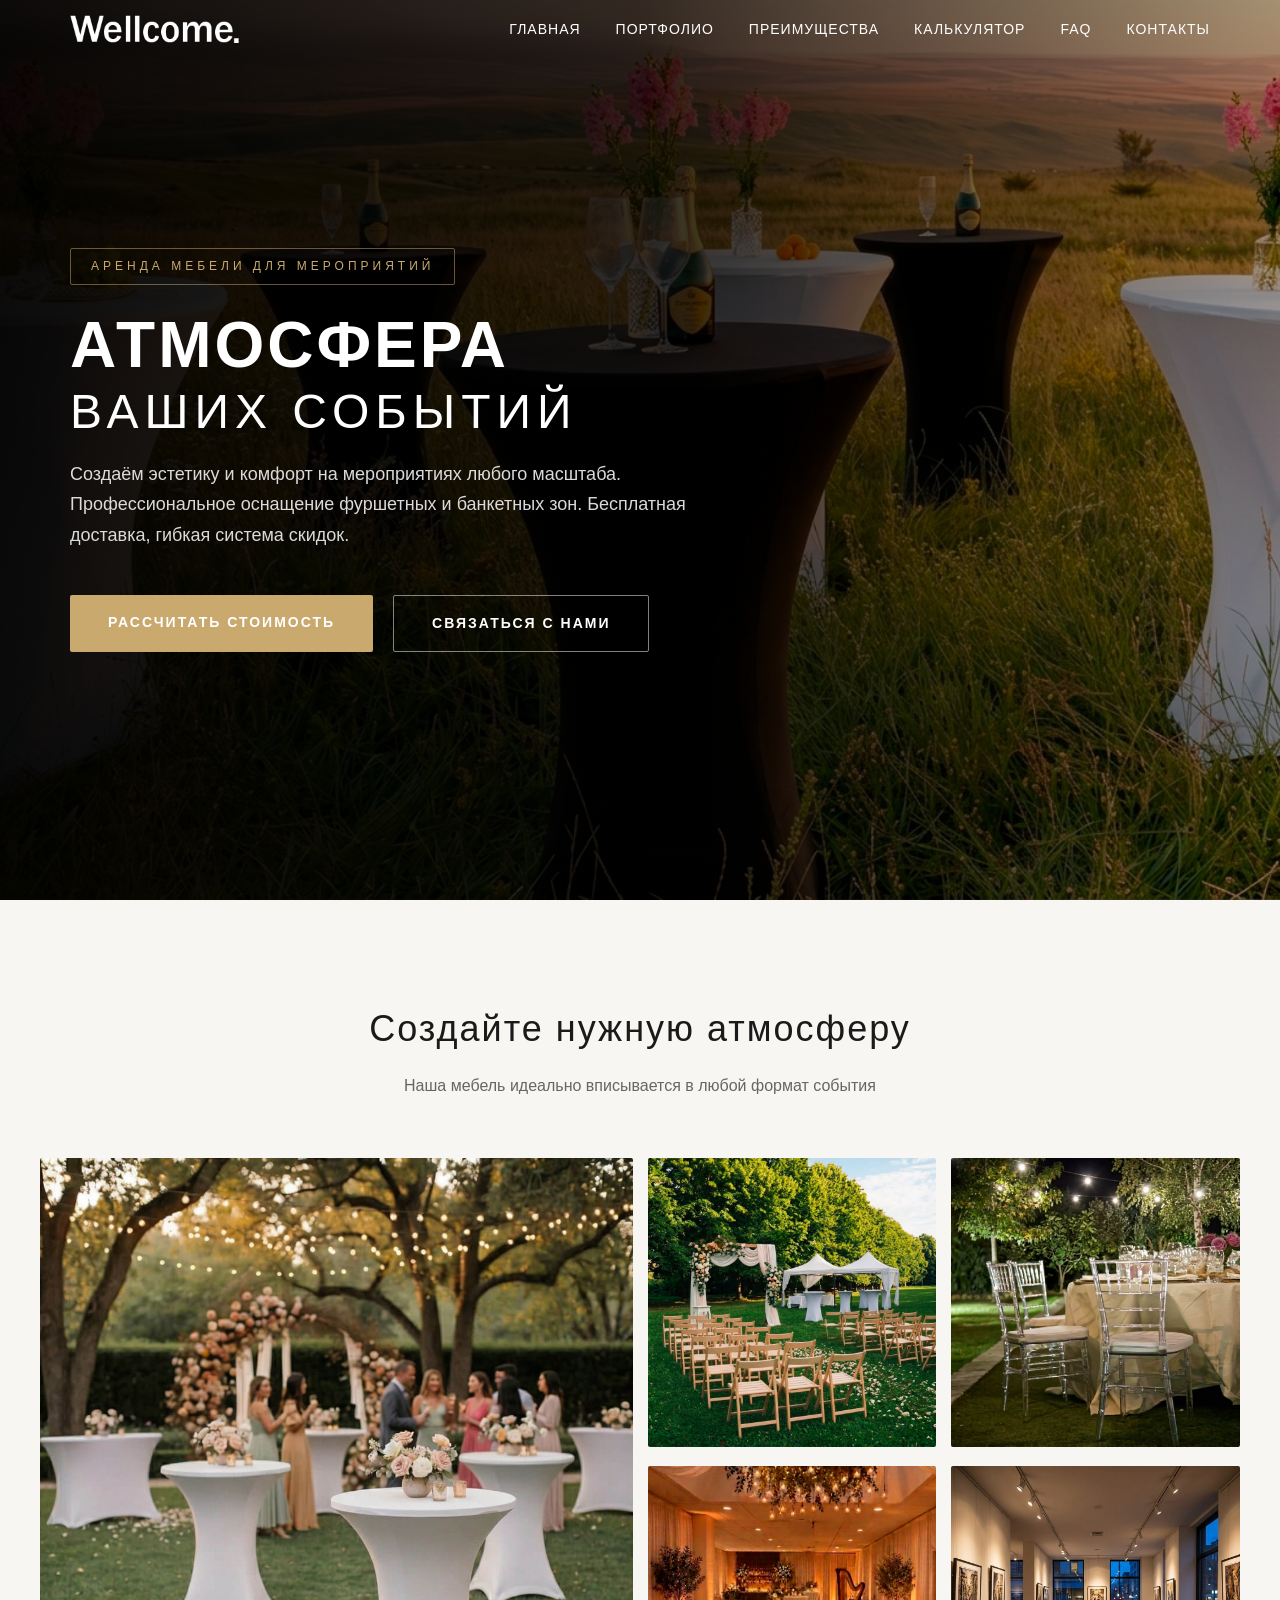
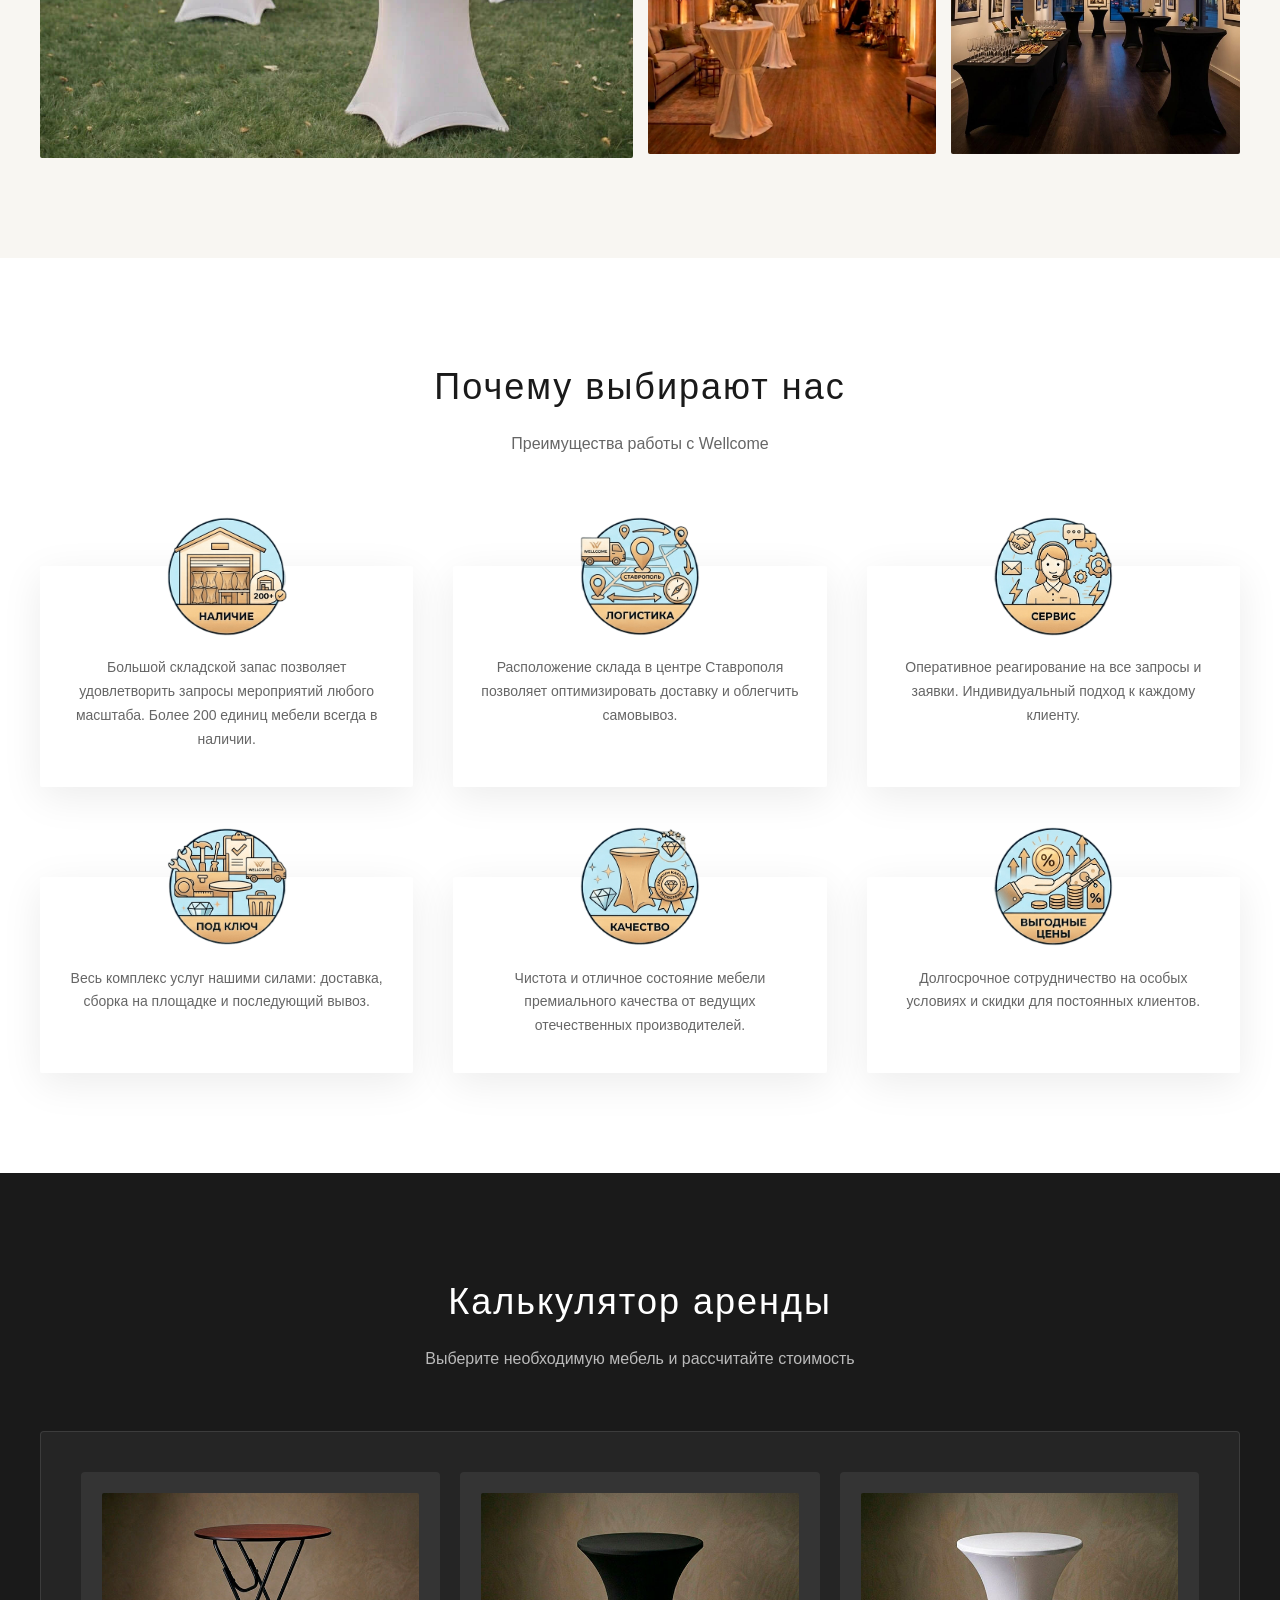
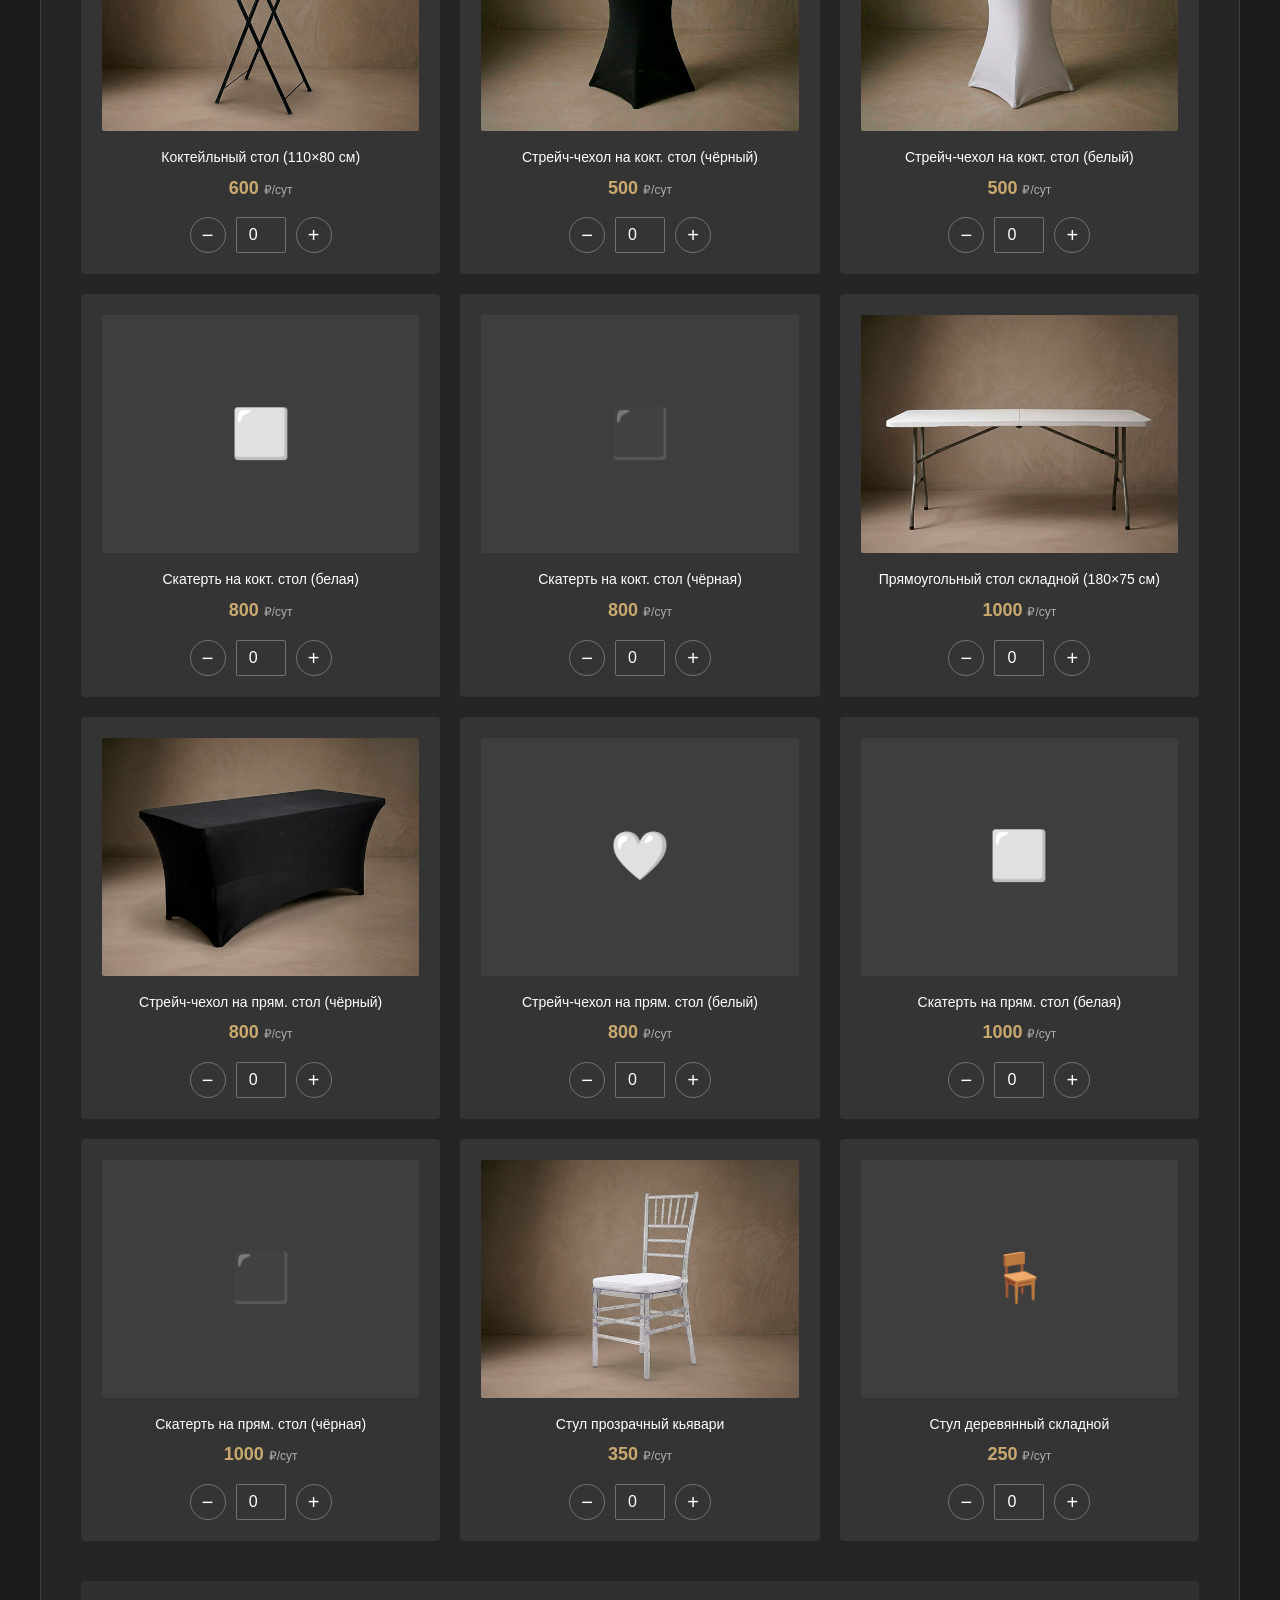
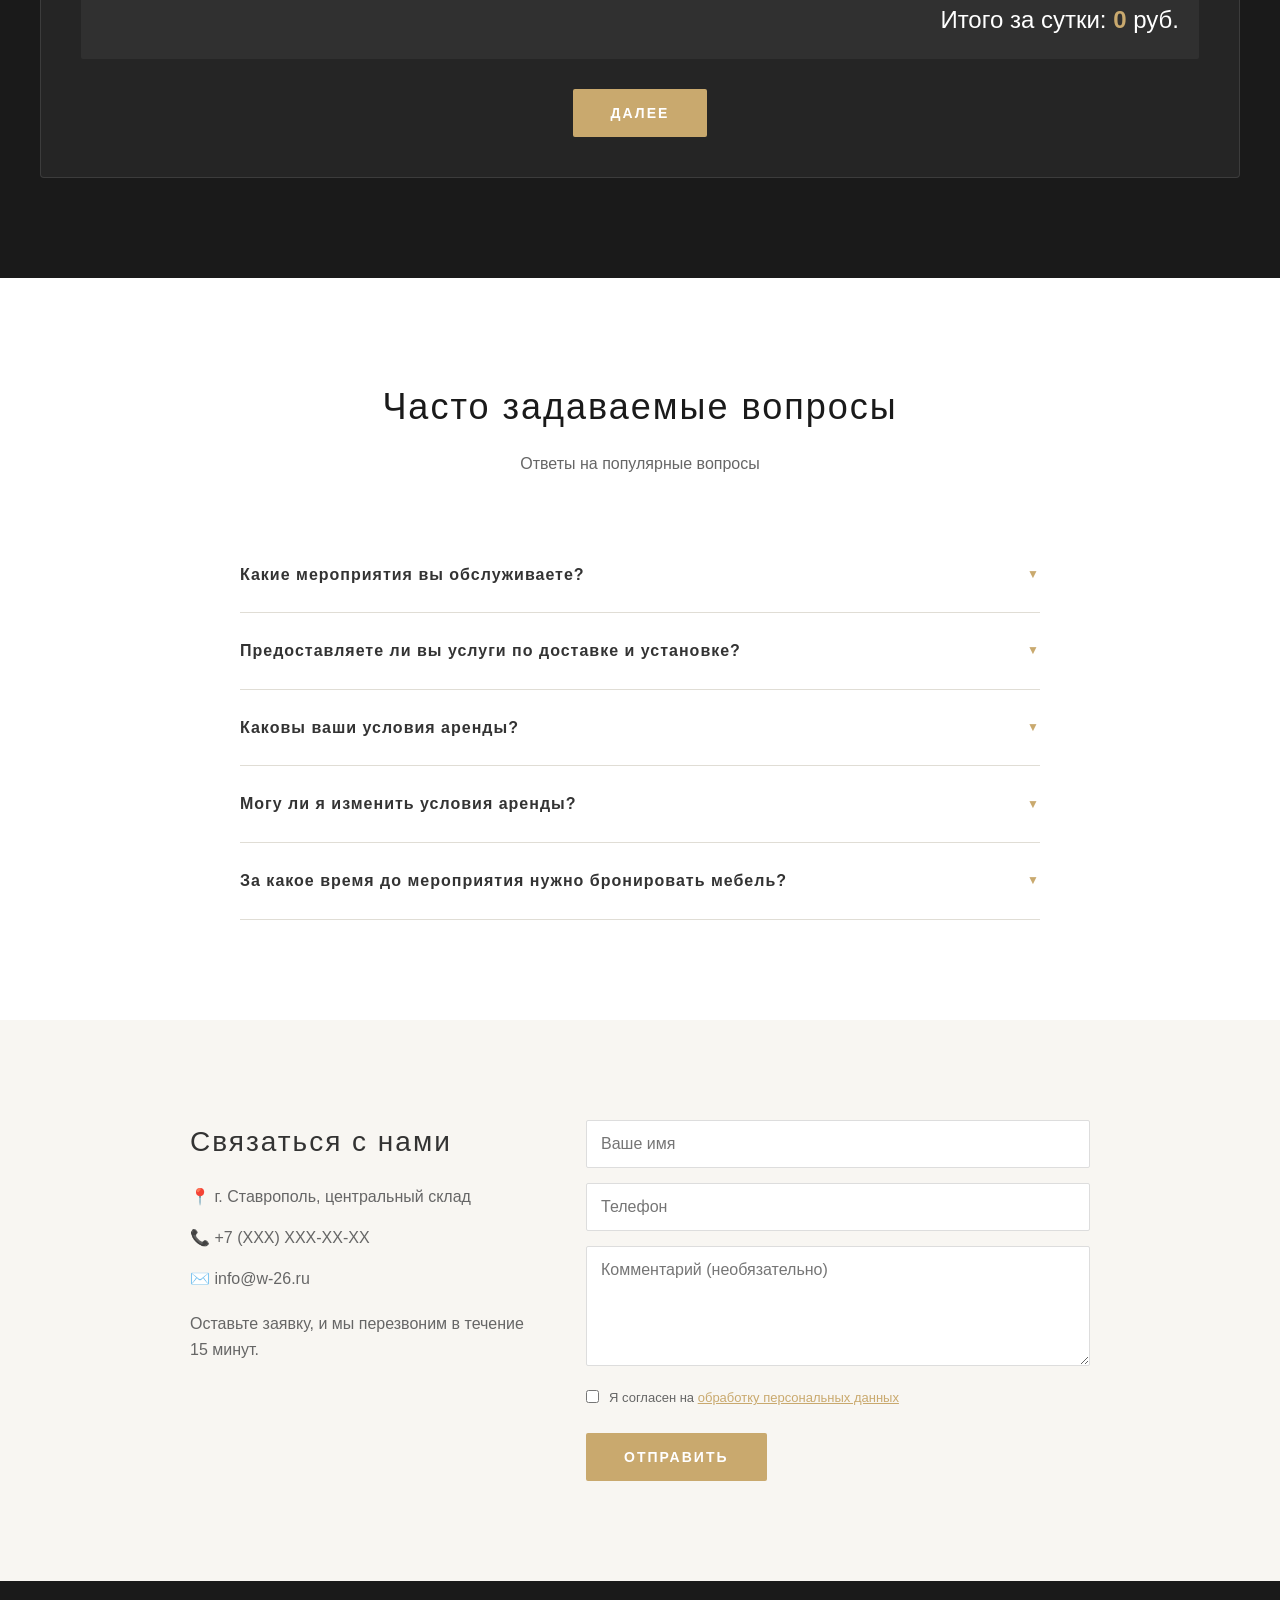
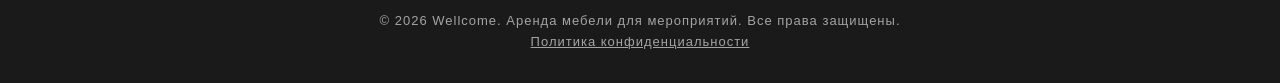
==== commit 4ee92323: "Update index.html" ====
--- a/index.html
+++ b/index.html
@@ -215,7 +215,7 @@
                     <h3>Связаться с нами</h3>
                     <p class="contact-detail">📍 г. Ставрополь, центральный склад</p>
                     <p class="contact-detail">📞 +7 (XXX) XXX-XX-XX</p>
-                    <p class="contact-detail">✉️ info@wellcome.ru</p>
+                    <p class="contact-detail">✉️ info@w-26.ru</p>
                     <p style="margin-top: 20px; color: var(--text-light);">Оставьте заявку, и мы перезвоним в течение 15 минут.</p>
                 </div>
                 <form class="contact-form" onsubmit="handleContactForm(event)">
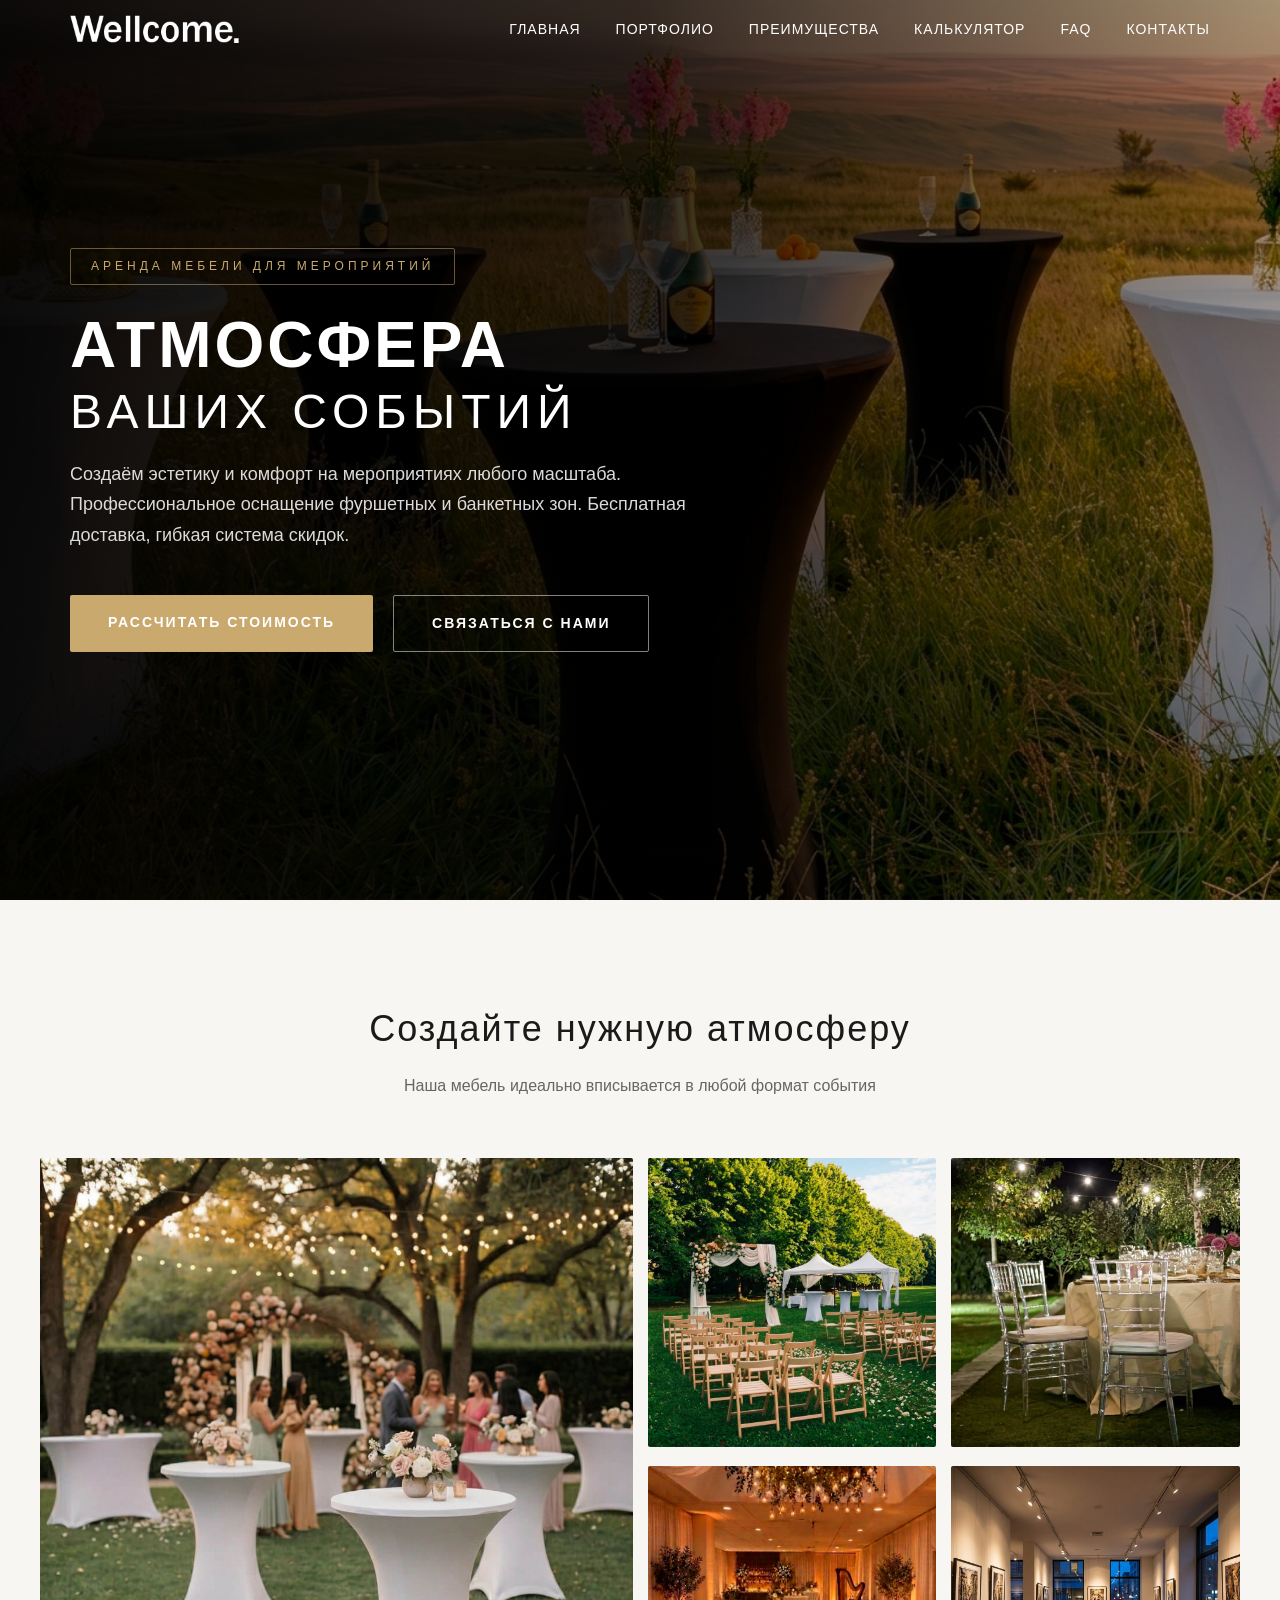
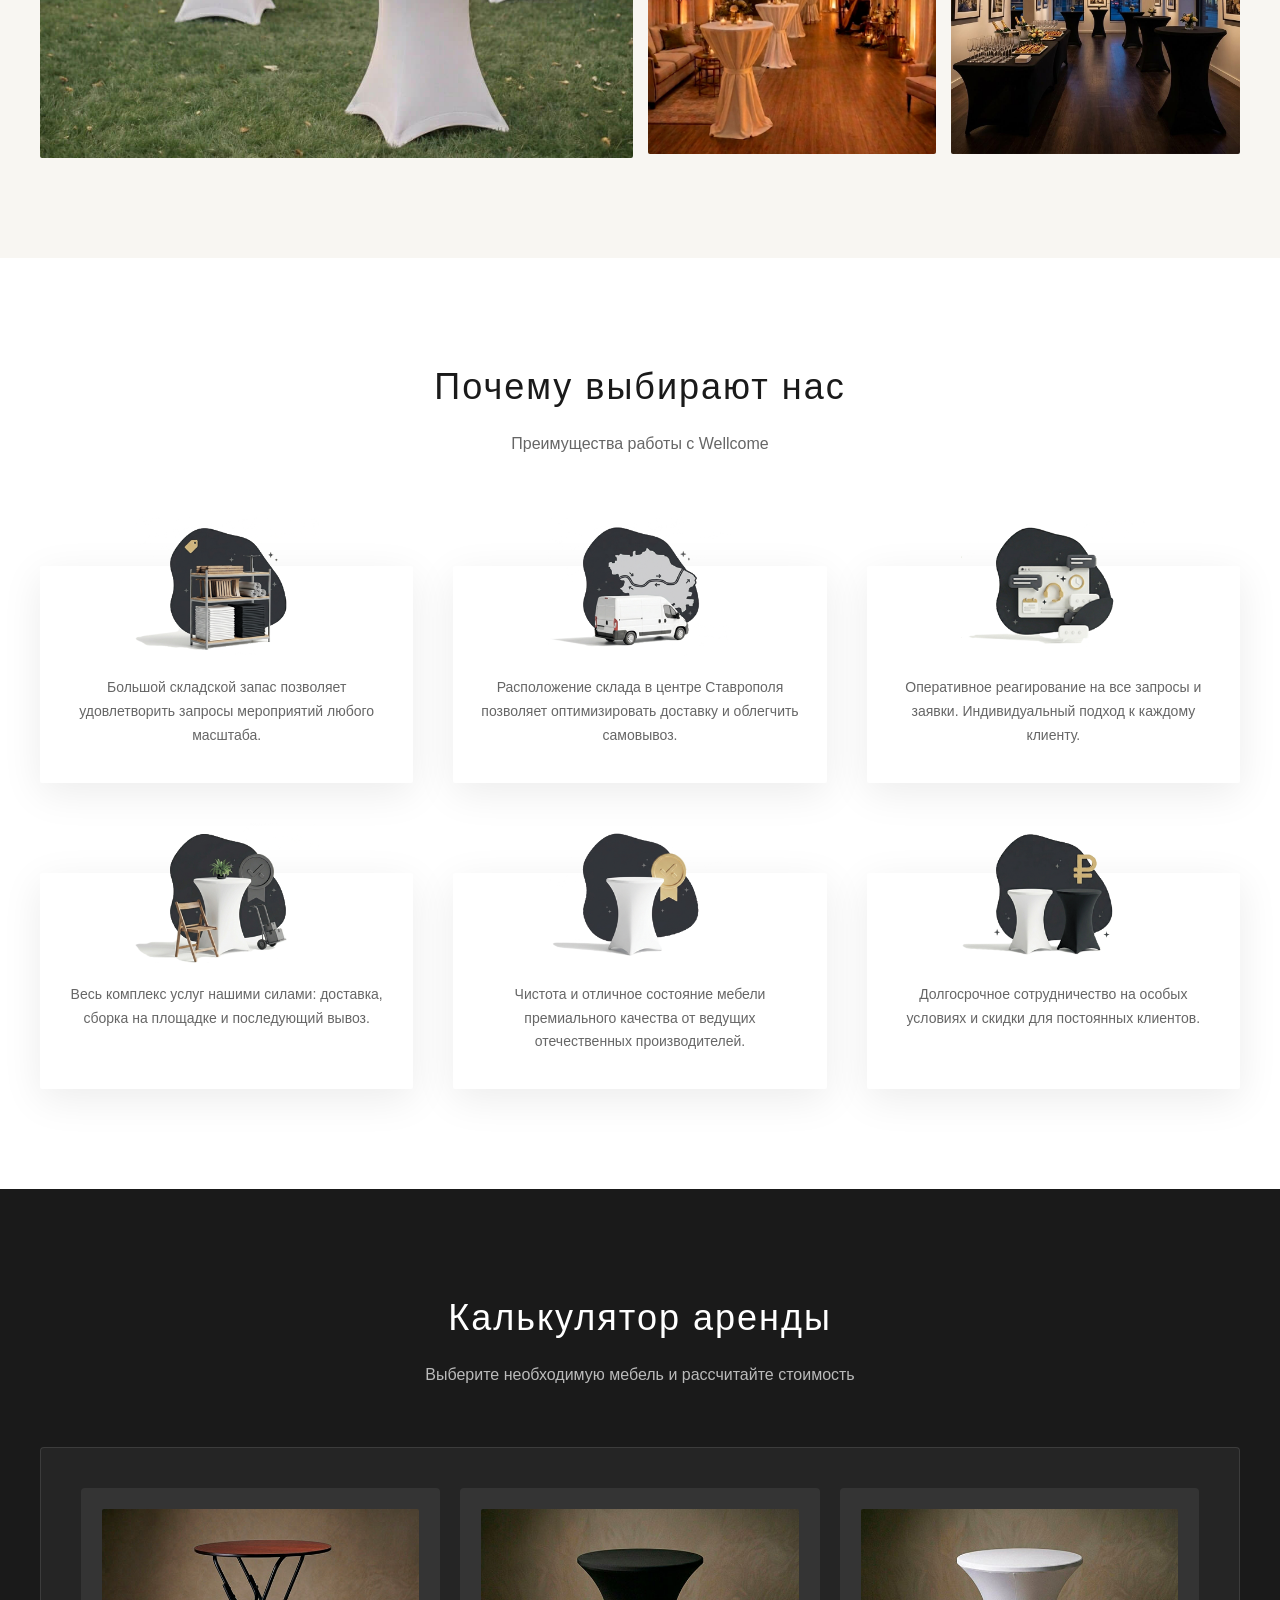
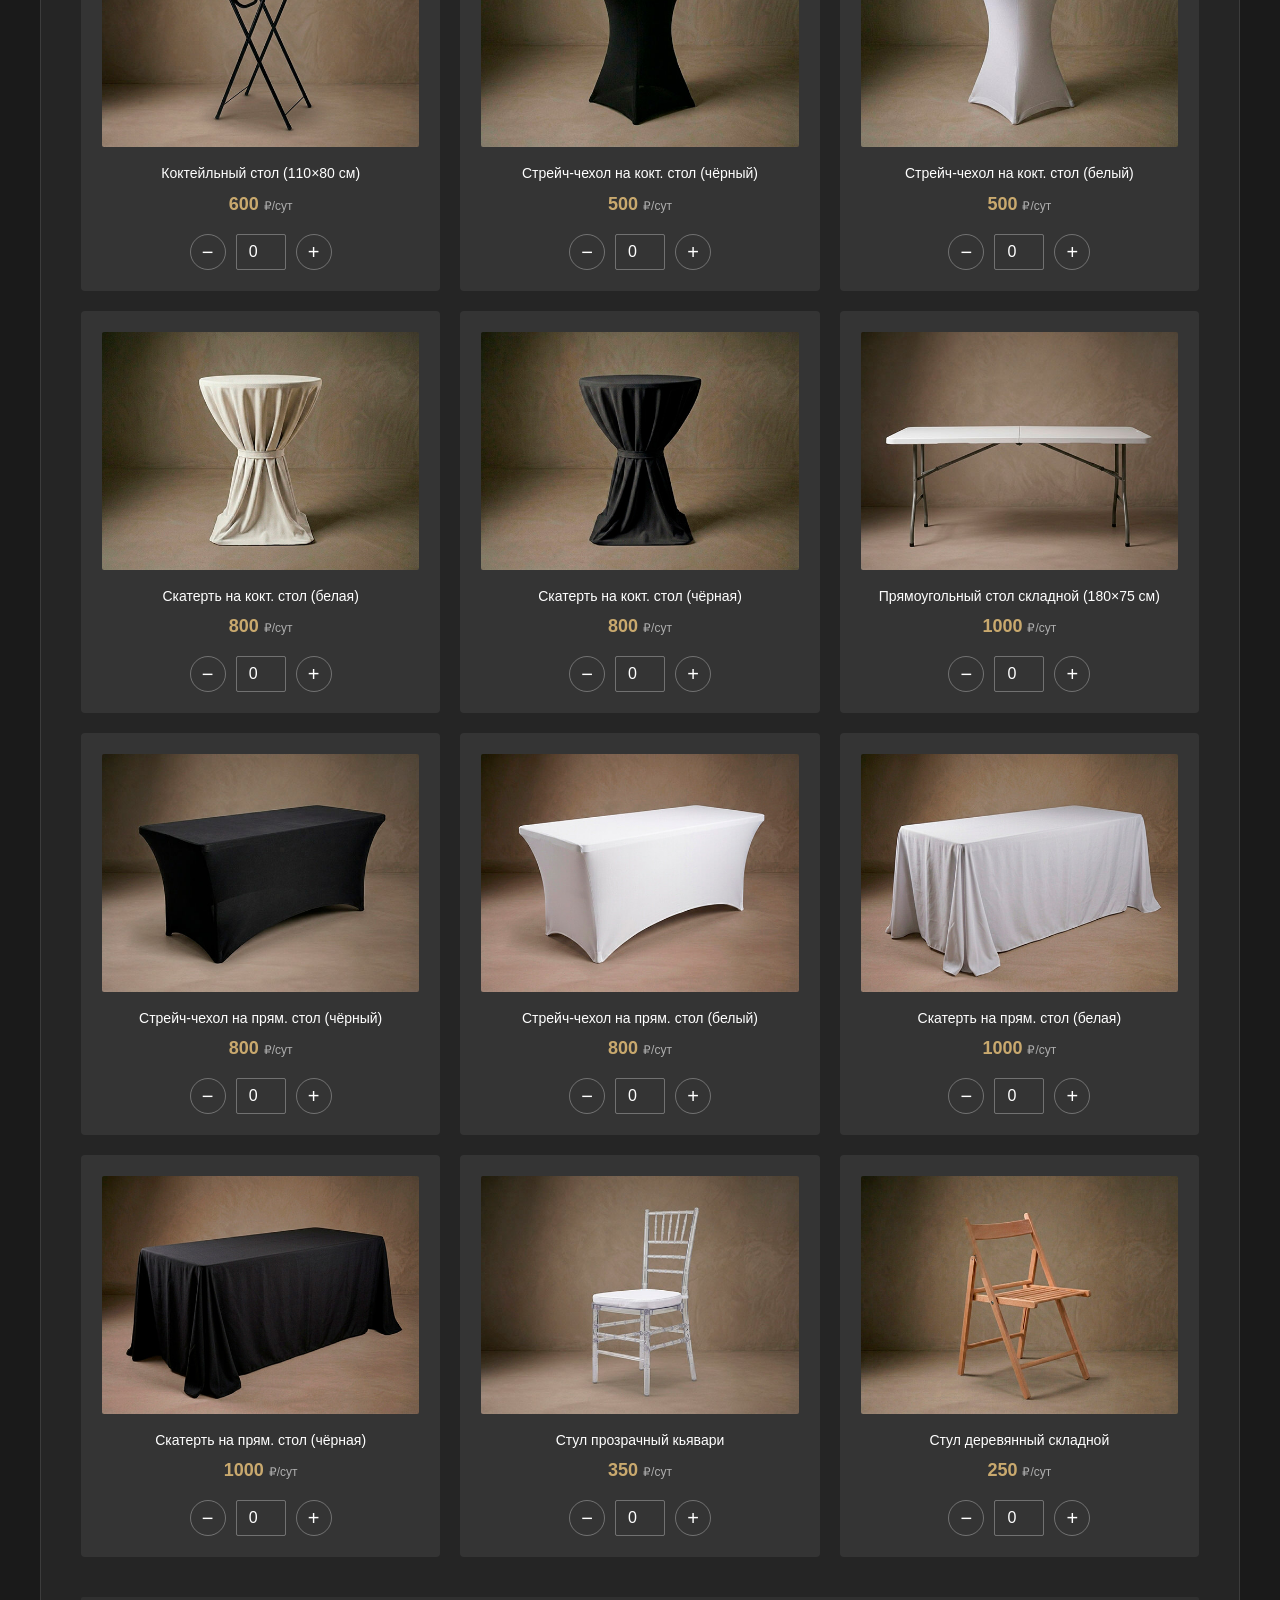
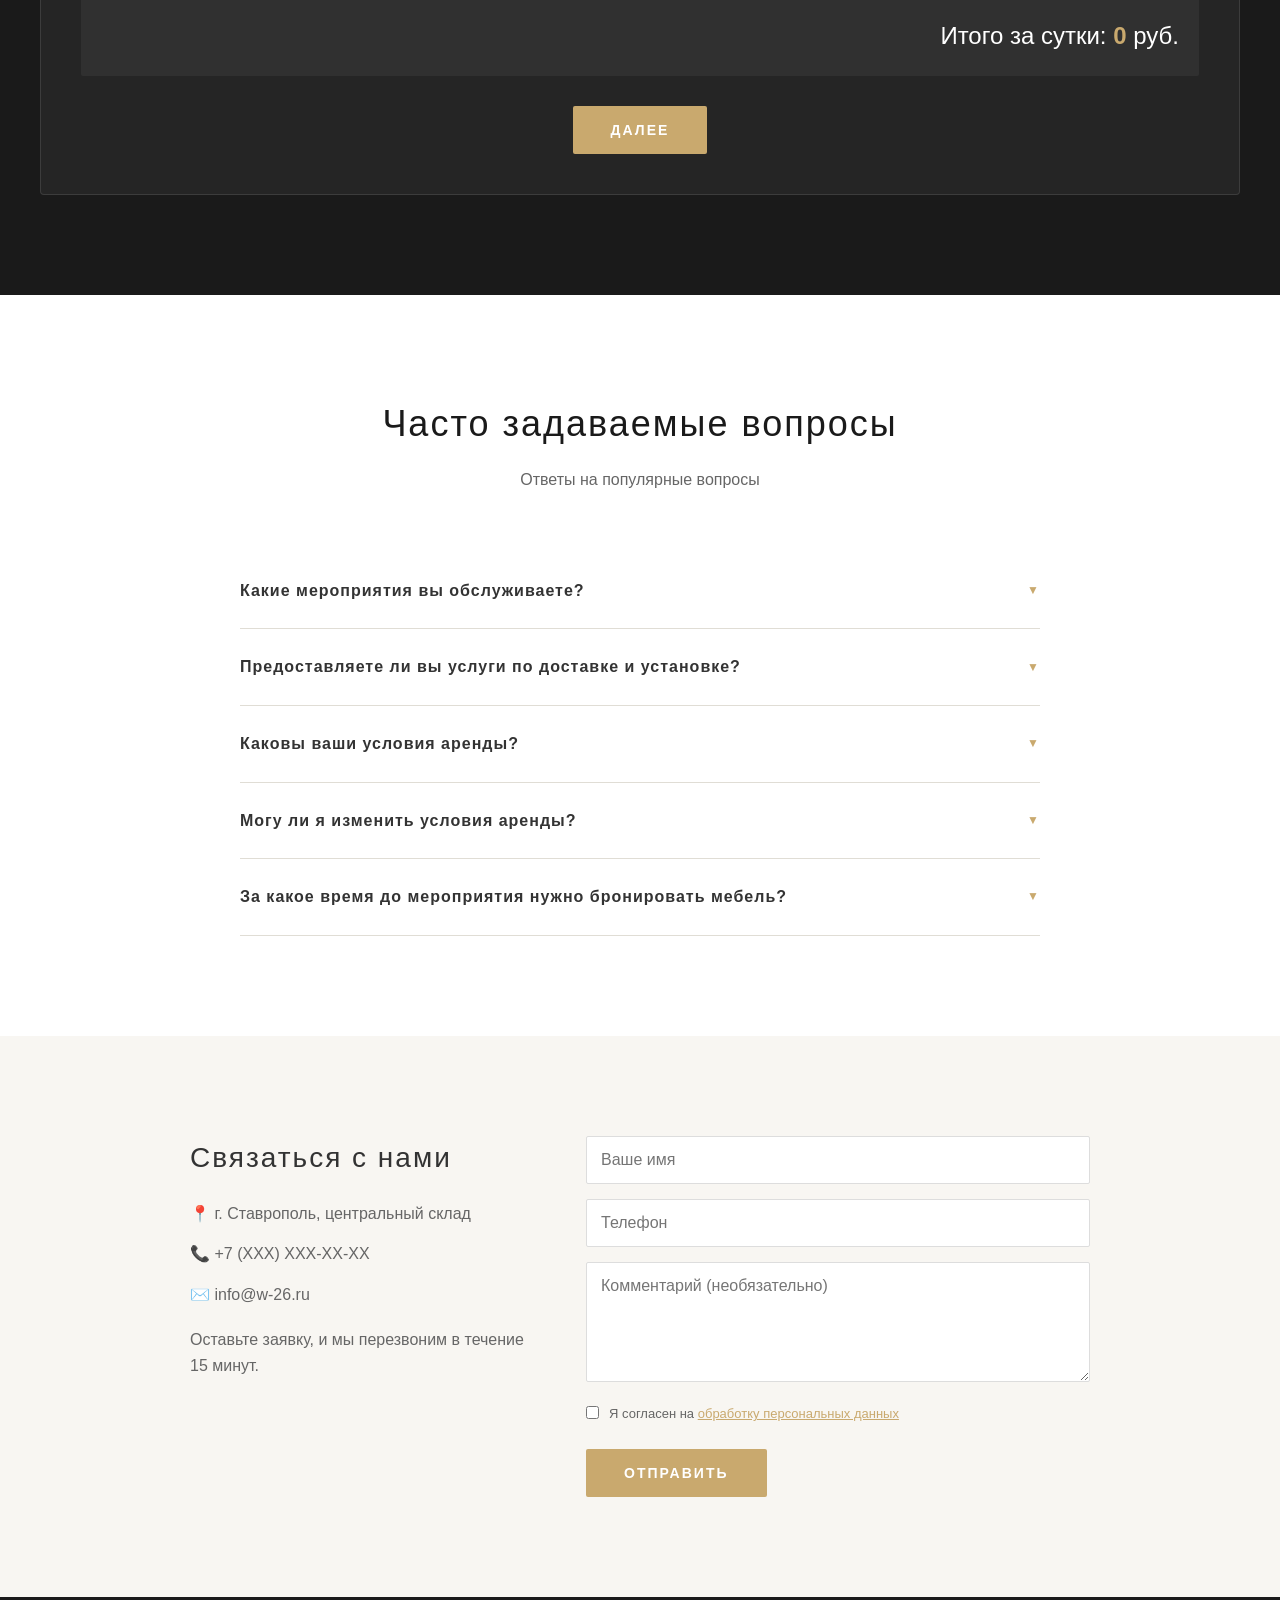
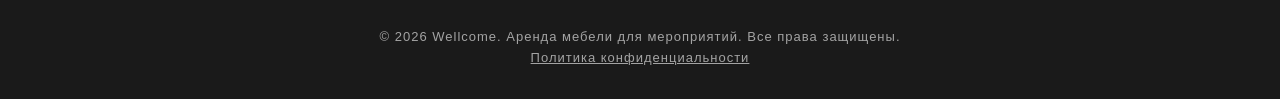
==== commit c223b233: "Update index.html" ====
--- a/index.html
+++ b/index.html
@@ -4,7 +4,24 @@
     <meta charset="UTF-8">
     <meta name="viewport" content="width=device-width, initial-scale=1.0">
     <title>Wellcome — Аренда мебели для мероприятий</title>
-    <link rel="stylesheet" href="styles.css">
+	<!-- Open Graph / Соцсети -->
+	<meta property="og:type" content="website">
+	<meta property="og:title" content="Wellcome — Аренда мебели для мероприятий">
+	<meta property="og:description" content="Атмосфера ваших событий. Коктейльные столы, стулья кьявари, скатерти — всё для фуршетов и банкетов. Доставка по Ставрополю.">
+	<meta property="og:url" content="https:/w-26.ru">
+	<meta property="og:image" content="https://w-26.ru/images/og-image.jpg">
+	<meta property="og:image:width" content="1200">
+	<meta property="og:image:height" content="630">
+	<meta property="og:locale" content="ru_RU">
+	<meta property="og:site_name" content="Wellcome">
+	
+	<!-- Twitter Card (на случай шеринга в Twitter) -->
+	<meta name="twitter:card" content="summary_large_image">
+	<meta name="twitter:title" content="Wellcome — Аренда мебели для мероприятий">
+	<meta name="twitter:description" content="Атмосфера ваших событий. Коктейльные столы, стулья кьявари, скатерти. Доставка по Ставрополю.">
+	<meta name="twitter:image" content="https://w-26.ru/images/og-image.jpg">
+	
+	<link rel="stylesheet" href="styles.css">
 	<link rel="icon" type="image/x-icon" href="images/favicon.ico">
 </head>
 <body>
@@ -79,7 +96,7 @@
                 	<div class="advantage-icon">
                     	<img src="images/advantage-availability.png" alt="Наличие">
                 	</div>
-                	<p class="advantage-text">Большой складской запас позволяет удовлетворить запросы мероприятий любого масштаба. Более 200 единиц мебели всегда в наличии.</p>
+                	<p class="advantage-text">Большой складской запас позволяет удовлетворить запросы мероприятий любого масштаба.</p>
             	</div>
             	<div class="advantage-card">
                 	<div class="advantage-icon">
@@ -168,6 +185,7 @@
             <p>Оставьте контакты, и мы свяжемся для подтверждения</p>
             <input type="text" placeholder="Ваше имя" id="clientName">
             <input type="tel" placeholder="Номер телефона" id="clientPhone">
+			<input type="text" name="honeypot" style="display:none;" tabindex="-1" autocomplete="off">
 			<label style="display: flex; align-items: flex-start; gap: 10px; text-align: left; margin-bottom: 15px; font-size: 13px; color: #666; cursor: pointer;">
 				<input type="checkbox" id="calcAgreement" style="margin-top: 2px; width: auto; accent-color: var(--gold);">
 				<span>Я согласен на <a href="privacy.html" target="_blank" style="color: var(--gold); text-decoration: underline;">обработку персональных данных</a></span>
@@ -221,6 +239,7 @@
                 <form class="contact-form" onsubmit="handleContactForm(event)">
                     <input type="text" placeholder="Ваше имя" required>
                     <input type="tel" placeholder="Телефон" required>
+					<input type="text" name="honeypot" style="display:none;" tabindex="-1" autocomplete="off">
                     <textarea placeholder="Комментарий (необязательно)"></textarea>
 					<label style="display: flex; align-items: flex-start; gap: 10px; text-align: left; margin-bottom: 15px; font-size: 13px; color: #666; cursor: pointer;">
 						<input type="checkbox" id="contactAgreement" style="margin-top: 2px; width: auto; accent-color: var(--gold);">
--- a/styles.css
+++ b/styles.css
@@ -341,8 +341,8 @@
 }
 
 .advantage-icon {
-    width: 120px;
-    height: 120px;
+    width: 184px;
+    height: 140px;
     margin: -110px auto 20px;
     display: flex;
     align-items: center;
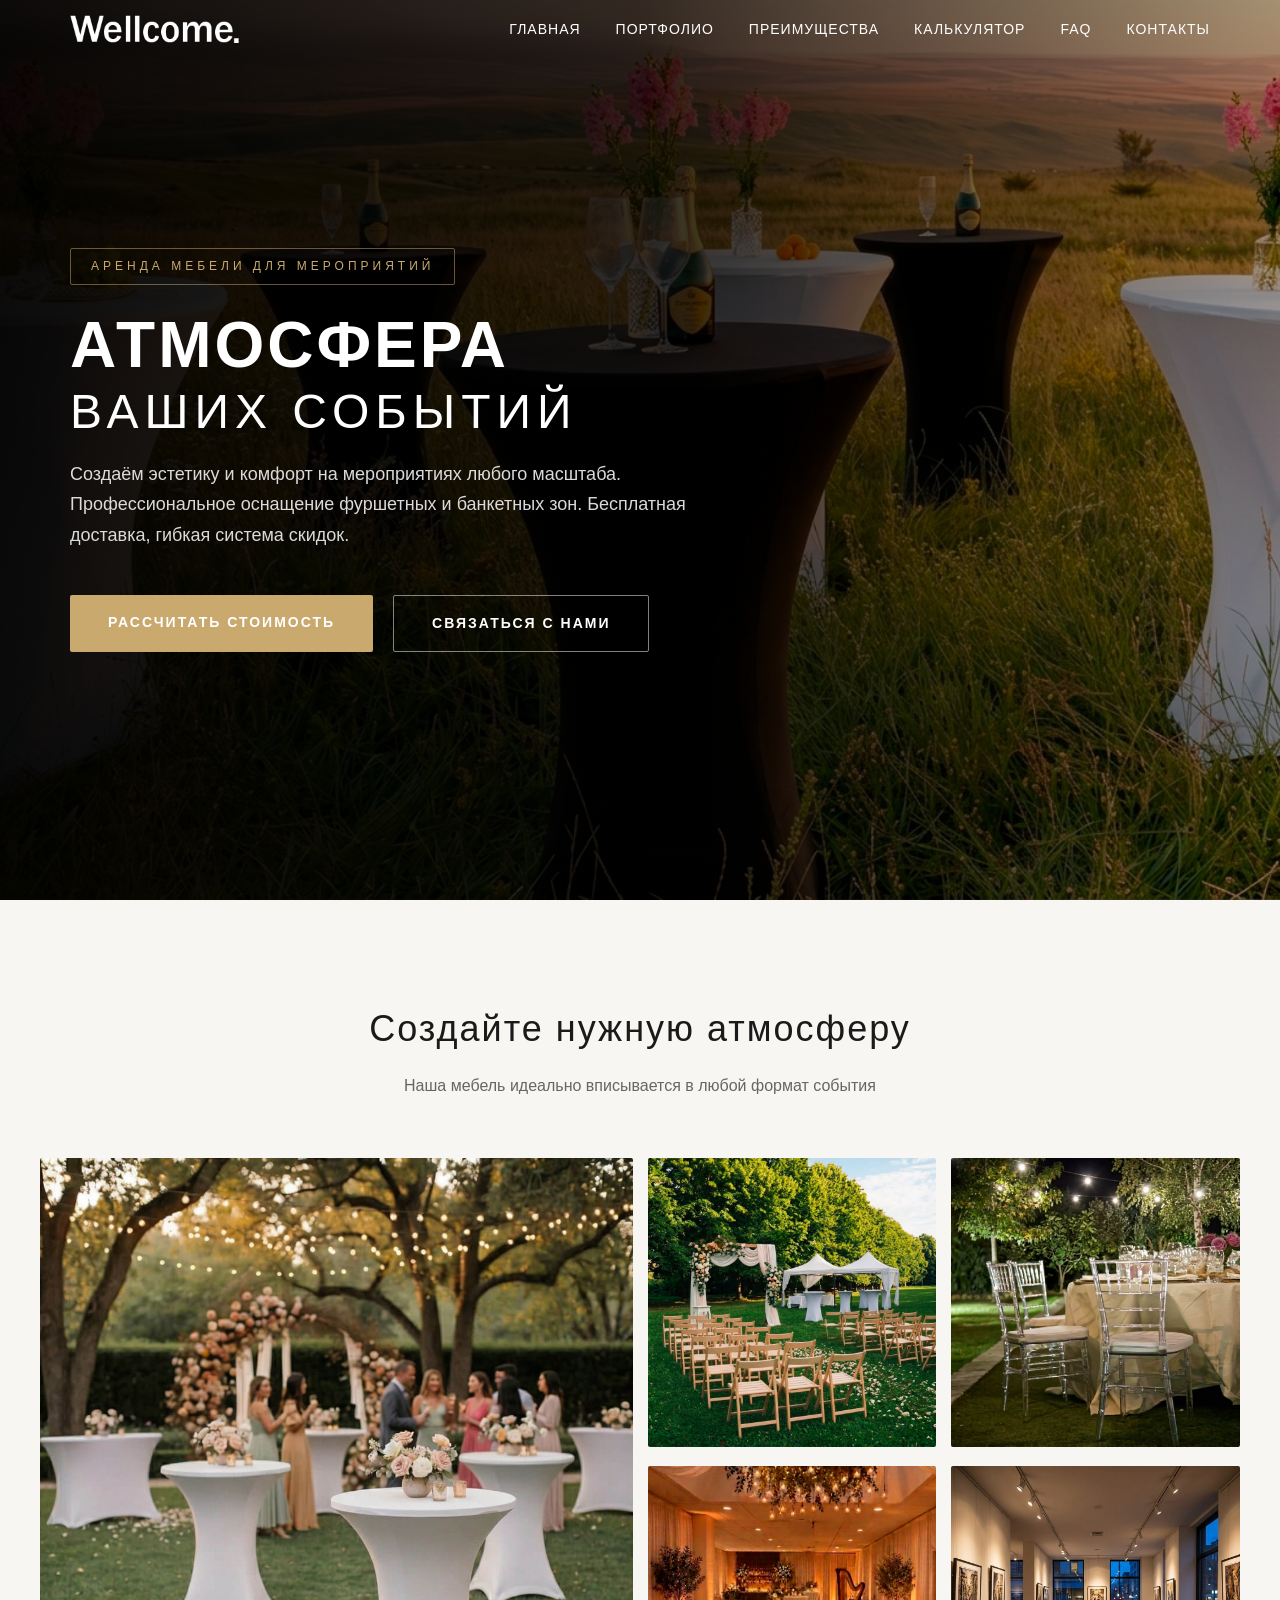
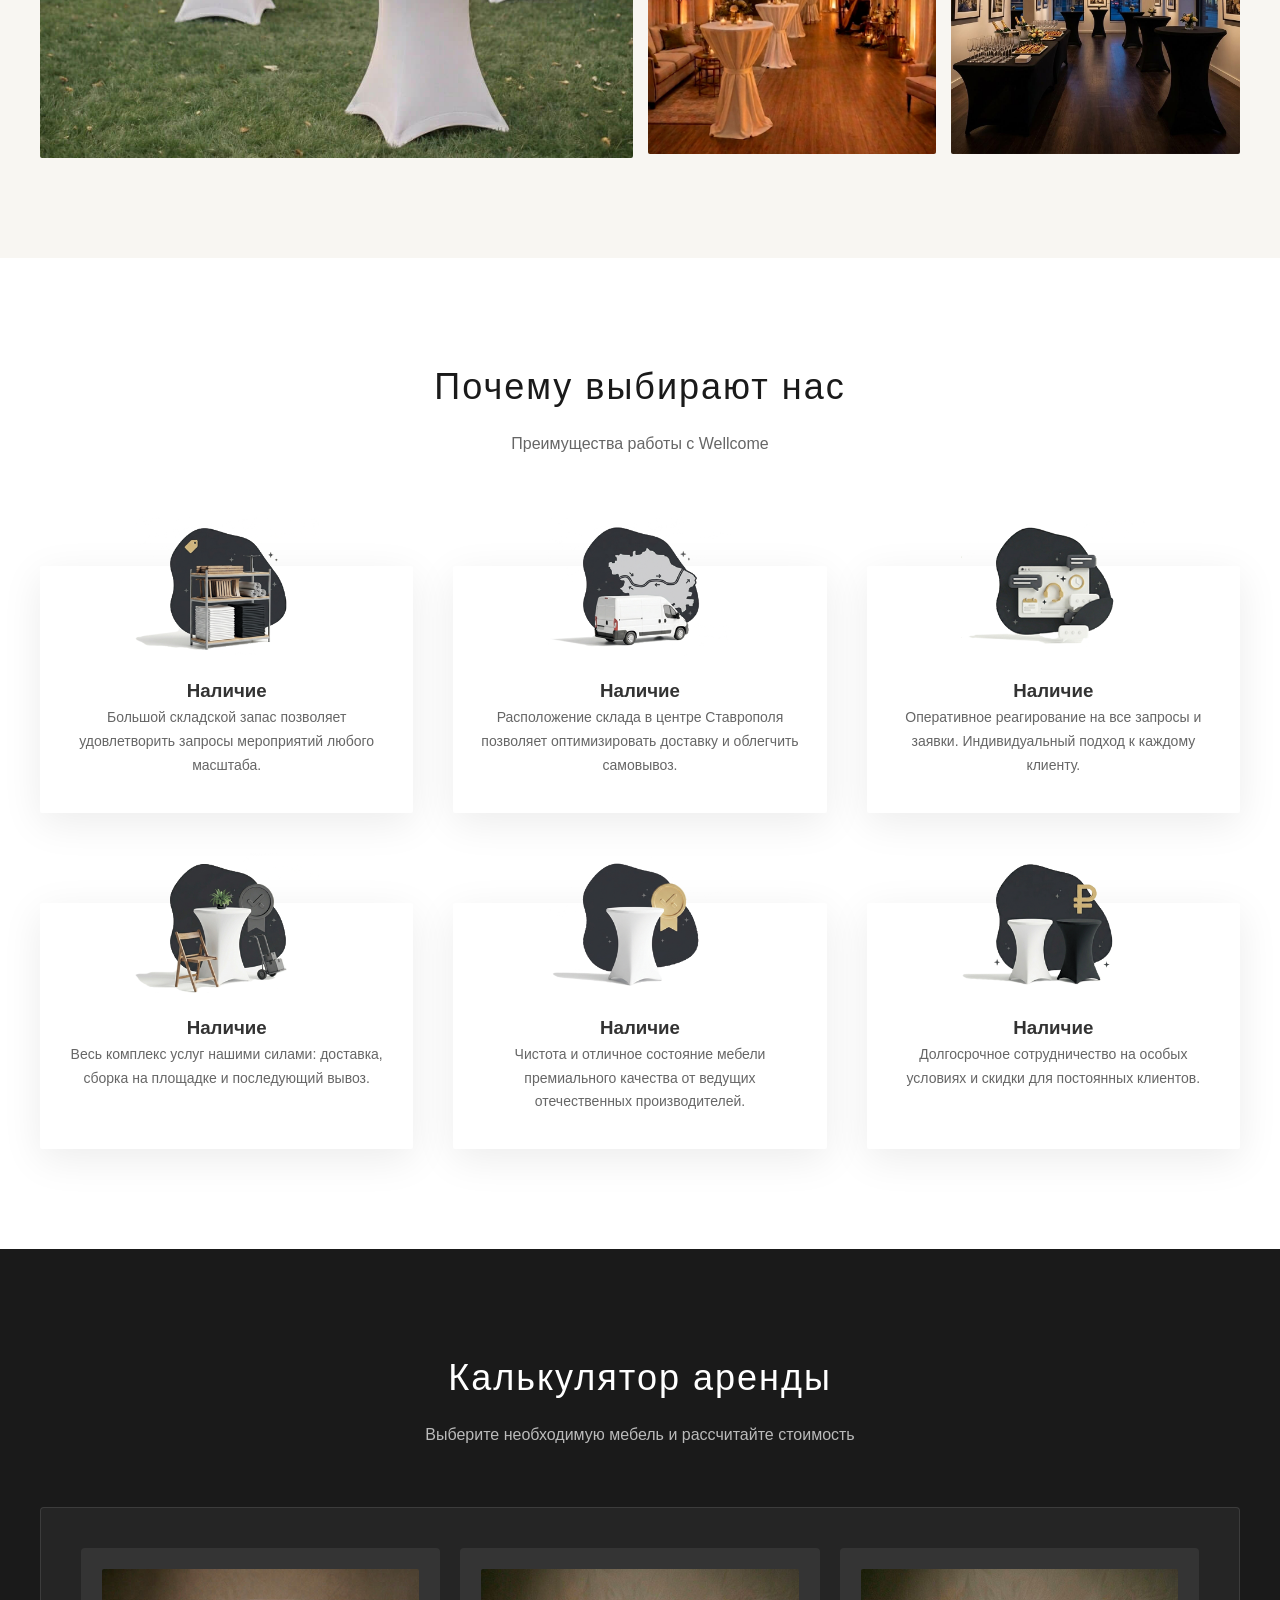
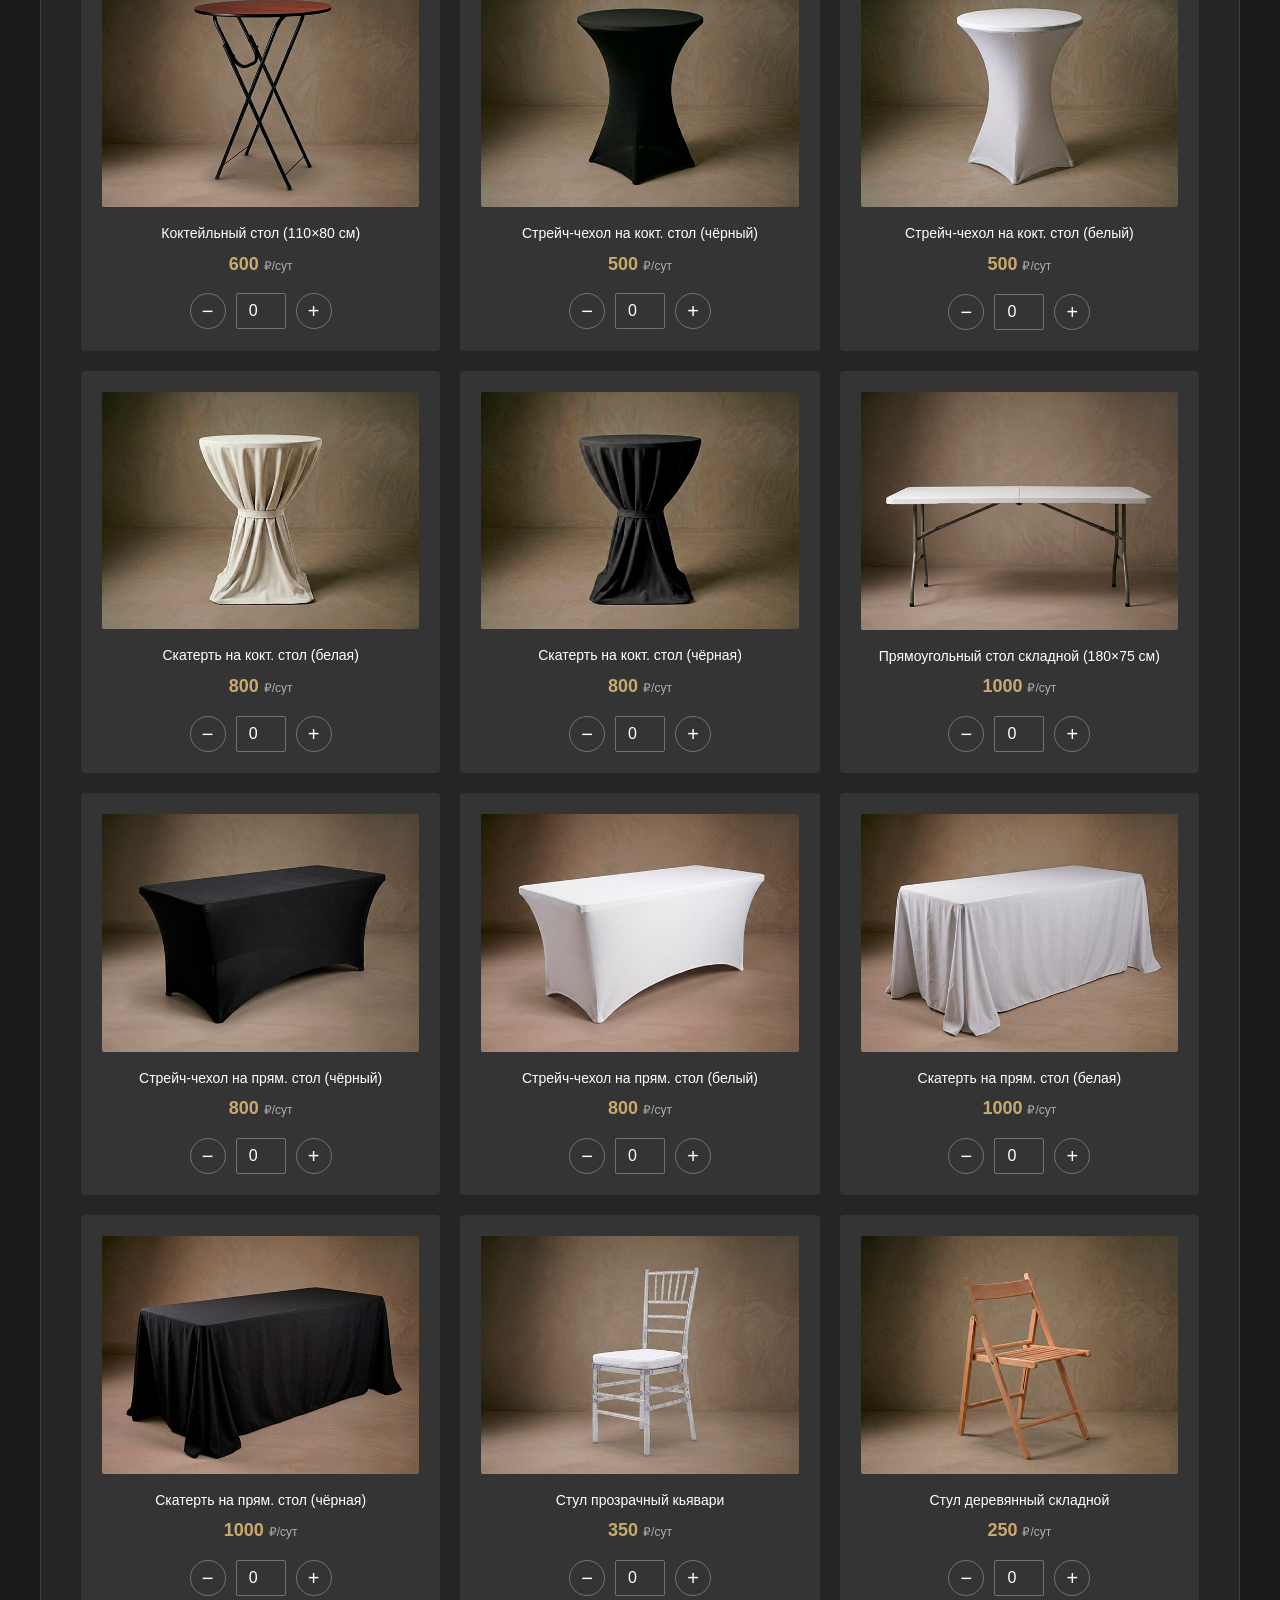
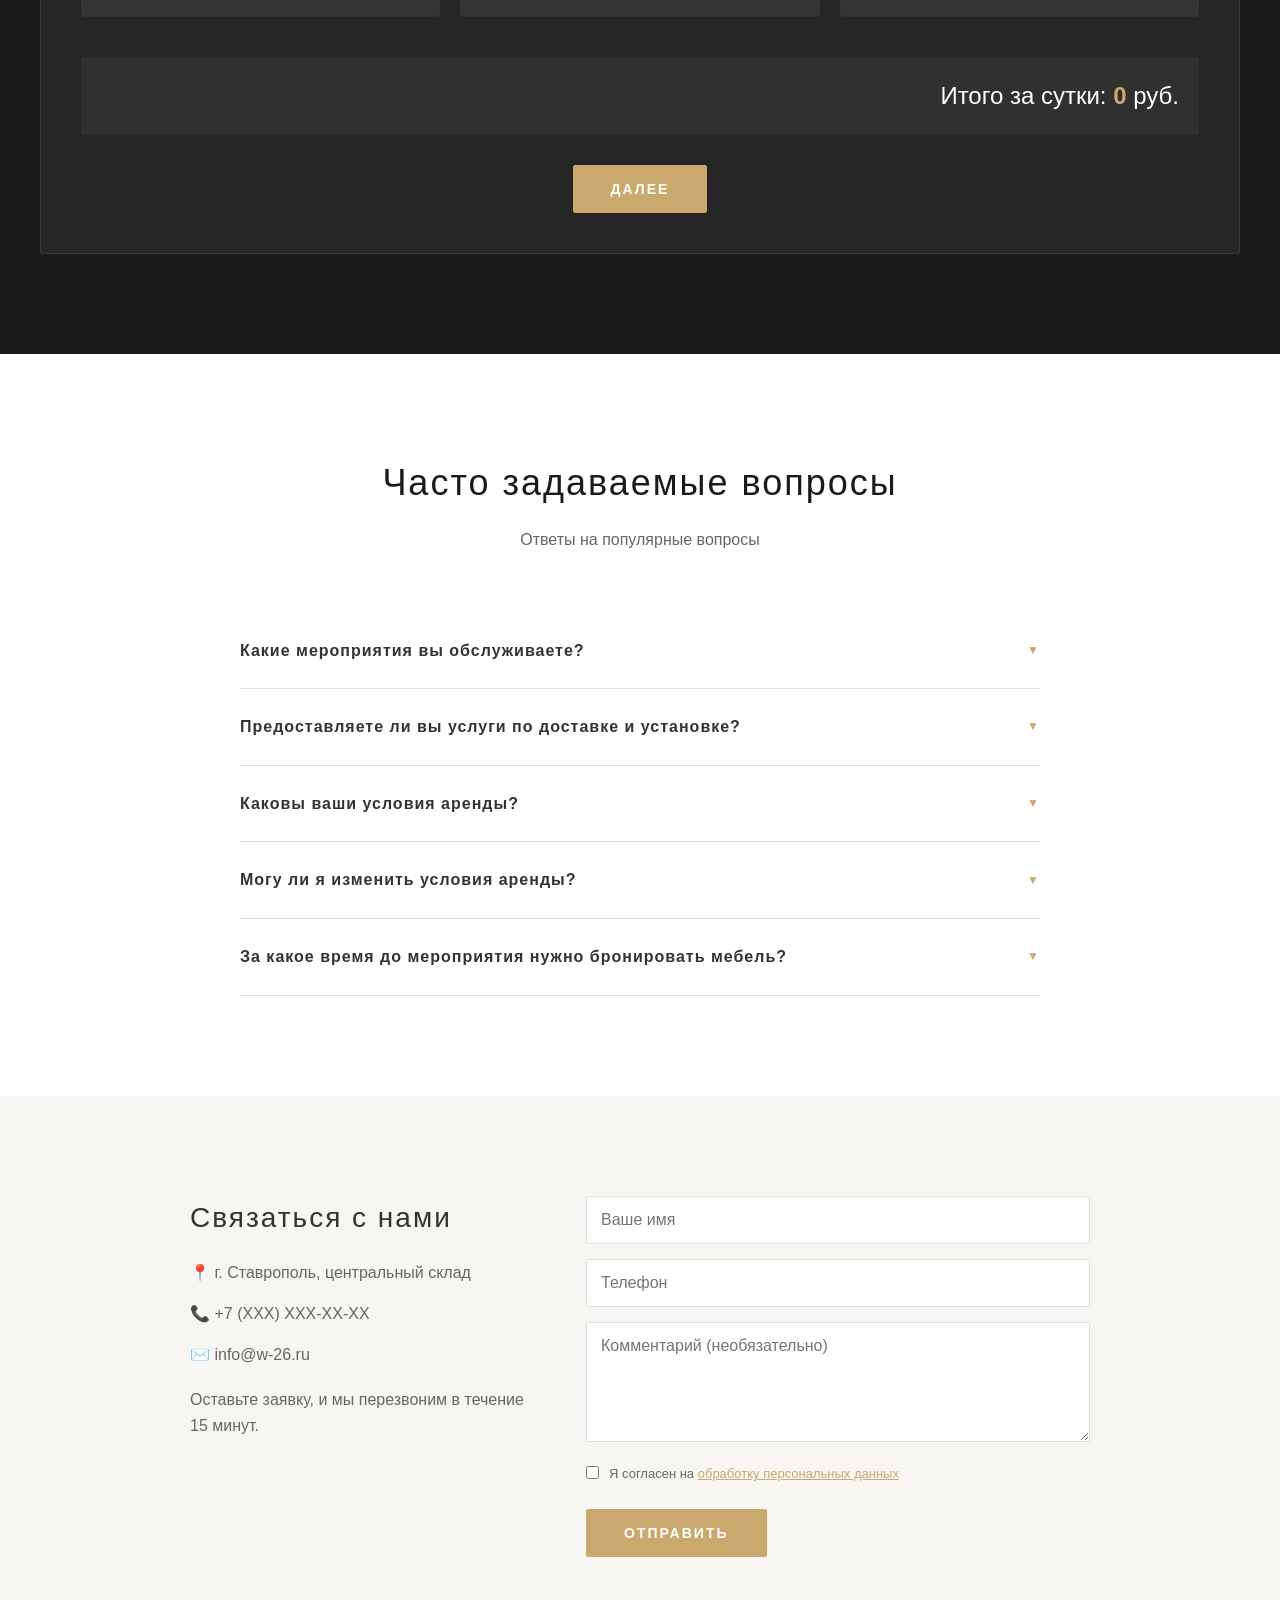
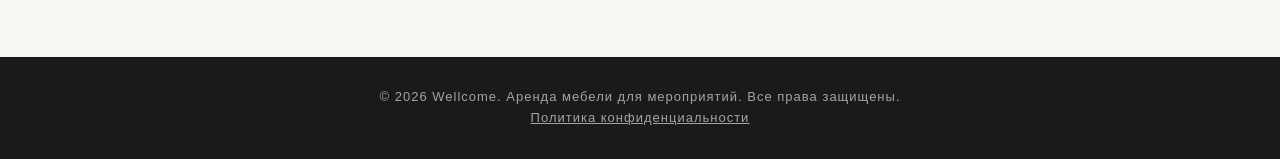
==== commit a121fa21: "Update index.html" ====
--- a/index.html
+++ b/index.html
@@ -3,11 +3,13 @@
 <head>
     <meta charset="UTF-8">
     <meta name="viewport" content="width=device-width, initial-scale=1.0">
-    <title>Wellcome — Аренда мебели для мероприятий</title>
-	<!-- Open Graph / Соцсети -->
+    <title>Аренда мебели для мероприятий в Ставрополе | Коктейльные столы и стулья | Wellcome</title>
+	<meta name="description" content="Аренда коктейльных столов, стульев кьявари и скатертей для свадеб и банкетов в Ставрополе. Бесплатная доставка, сборка и вывоз. Цены от 250 руб./сутки. Калькулятор онлайн.">
+	<meta name="keywords" content="аренда мебели Ставрополь, аренда коктейльных столов, стулья кьявари аренда, аренда столов для свадьбы, аренда скатертей, стрейч чехлы аренда, прокат мебели для мероприятий">
+	<!-- Open Graph / Соцсети -->	
 	<meta property="og:type" content="website">
-	<meta property="og:title" content="Wellcome — Аренда мебели для мероприятий">
-	<meta property="og:description" content="Атмосфера ваших событий. Коктейльные столы, стулья кьявари, скатерти — всё для фуршетов и банкетов. Доставка по Ставрополю.">
+	<meta property="og:title" content="Wellcome — Аренда мебели для мероприятий в Ставрополе">
+	<meta property="og:description" content="Коктейльные столы, стулья кьявари, скатерти и стрейч-чехлы в аренду. Бесплатная доставка, гибкие скидки. Рассчитайте стоимость онлайн.">
 	<meta property="og:url" content="https:/w-26.ru">
 	<meta property="og:image" content="https://w-26.ru/images/og-image.jpg">
 	<meta property="og:image:width" content="1200">
@@ -68,13 +70,13 @@
             <p class="section-subtitle">Наша мебель идеально вписывается в любой формат события</p>
             <div class="gallery-grid">
                 <div class="gallery-item large">
-                    <img src="images/cocktail-tables.jpg" alt="Коктейльные столы">
+                    <img src="images/cocktail-tables.jpg" alt="Аренда коктейльных столов в Ставрополе">
                 </div>
                 <div class="gallery-item">
                     <img src="images/wooden-chairs.jpg" alt="Стулья складные">
                 </div>
                 <div class="gallery-item">
-                    <img src="images/chiavari-chairs.jpg" alt="Стулья кьявари">
+                    <img src="images/chiavari-chairs.jpg" alt="Стулья кьявари для банкета в аренду">
                 </div>
                 <div class="gallery-item">
                     <img src="images/cocktail-tables-2.jpg" alt="Скатерти на коктейльные столы">
@@ -96,36 +98,42 @@
                 	<div class="advantage-icon">
                     	<img src="images/advantage-availability.png" alt="Наличие">
                 	</div>
+					<h3 class="advantage-title">Наличие</h3>
                 	<p class="advantage-text">Большой складской запас позволяет удовлетворить запросы мероприятий любого масштаба.</p>
             	</div>
             	<div class="advantage-card">
                 	<div class="advantage-icon">
                     	<img src="images/advantage-logistics.png" alt="Логистика">
                 	</div>
+					<h3 class="advantage-title">Наличие</h3>
                 	<p class="advantage-text">Расположение склада в центре Ставрополя позволяет оптимизировать доставку и облегчить самовывоз.</p>
             	</div>
             	<div class="advantage-card">
                 	<div class="advantage-icon">
                     	<img src="images/advantage-service.png" alt="Сервис">
                 	</div>
+					<h3 class="advantage-title">Наличие</h3>
                 	<p class="advantage-text">Оперативное реагирование на все запросы и заявки. Индивидуальный подход к каждому клиенту.</p>
             	</div>
             	<div class="advantage-card">
                 	<div class="advantage-icon">
                     	<img src="images/advantage-turnkey.png" alt="Под ключ">
                 	</div>
+					<h3 class="advantage-title">Наличие</h3>
                 	<p class="advantage-text">Весь комплекс услуг нашими силами: доставка, сборка на площадке и последующий вывоз.</p>
             	</div>
             	<div class="advantage-card">
                 	<div class="advantage-icon">
                     	<img src="images/advantage-quality.png" alt="Качество">
                 	</div>
+					<h3 class="advantage-title">Наличие</h3>
                 	<p class="advantage-text">Чистота и отличное состояние мебели премиального качества от ведущих отечественных производителей.</p>
             	</div>
             	<div class="advantage-card">
                 	<div class="advantage-icon">
                     	<img src="images/advantage-price.png" alt="Выгодные цены">
                 	</div>
+					<h3 class="advantage-title">Наличие</h3>
                 	<p class="advantage-text">Долгосрочное сотрудничество на особых условиях и скидки для постоянных клиентов.</p>
             	</div>
         	</div>
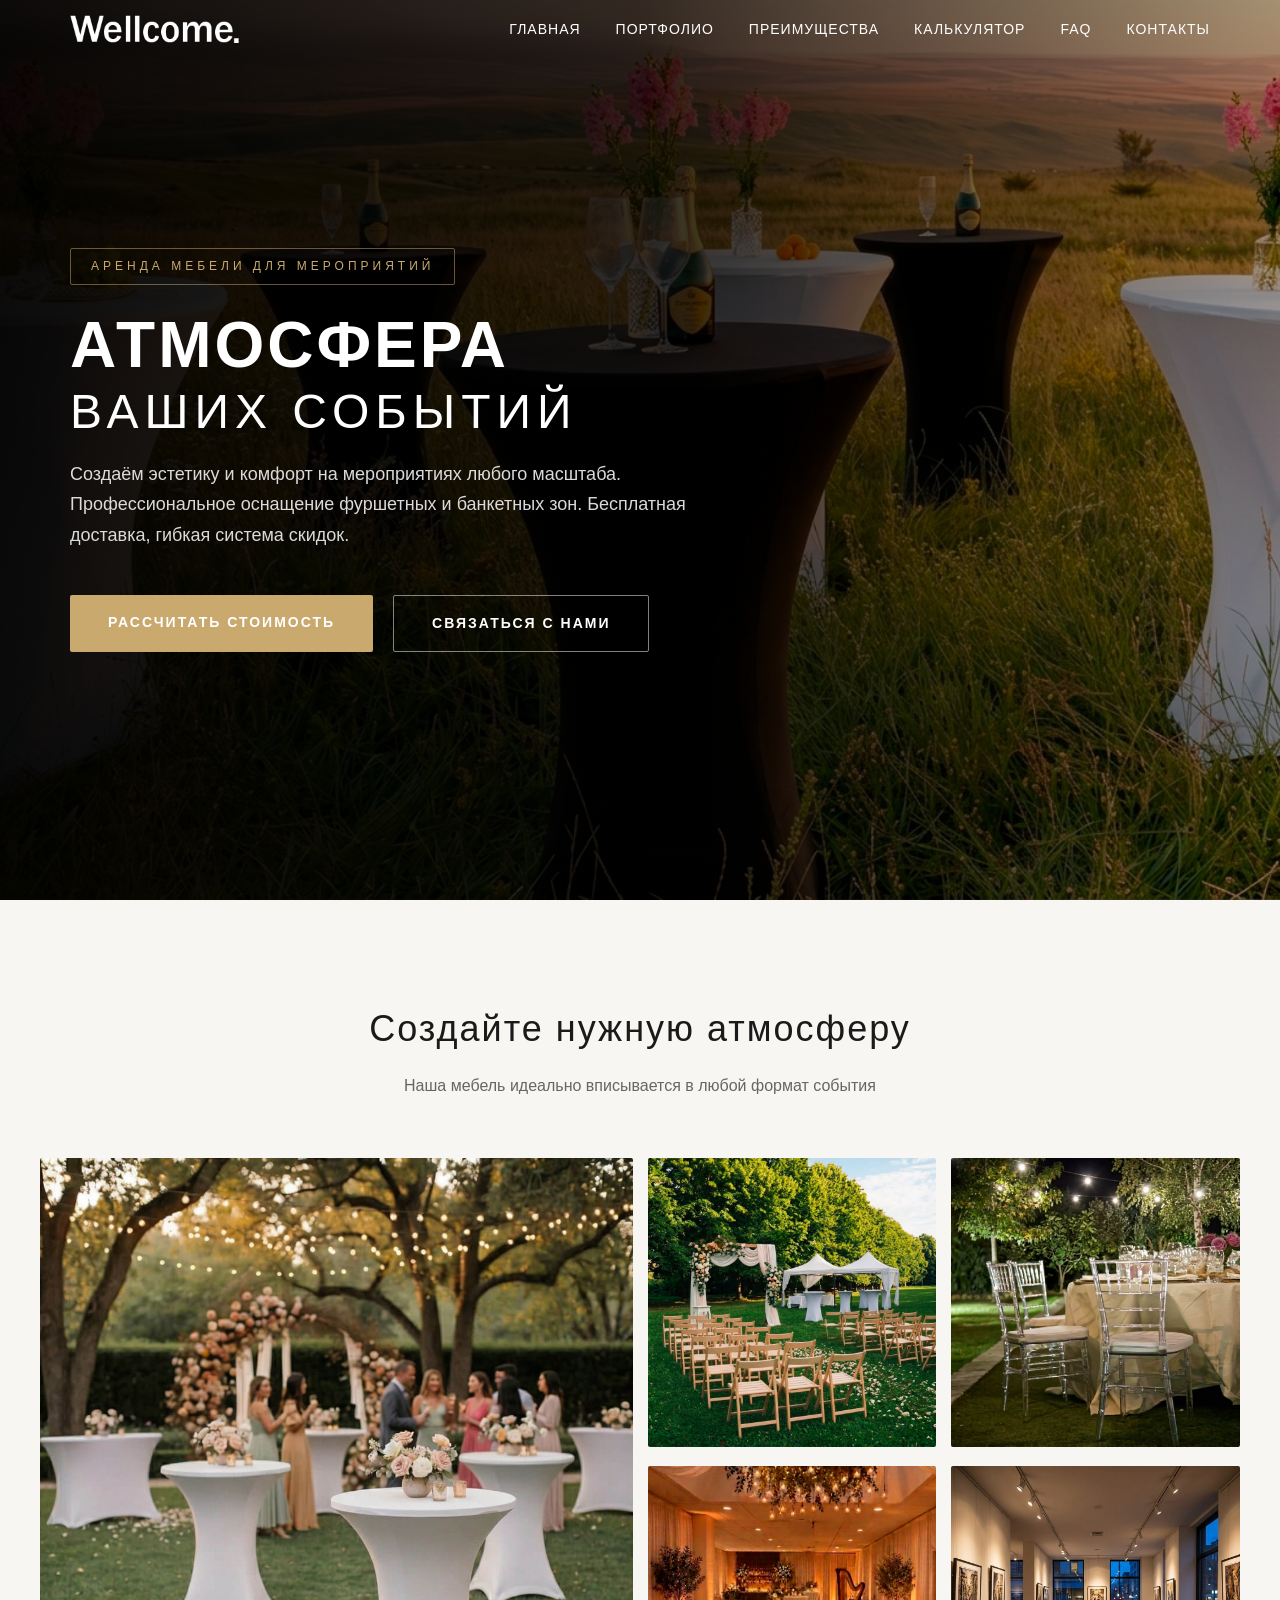
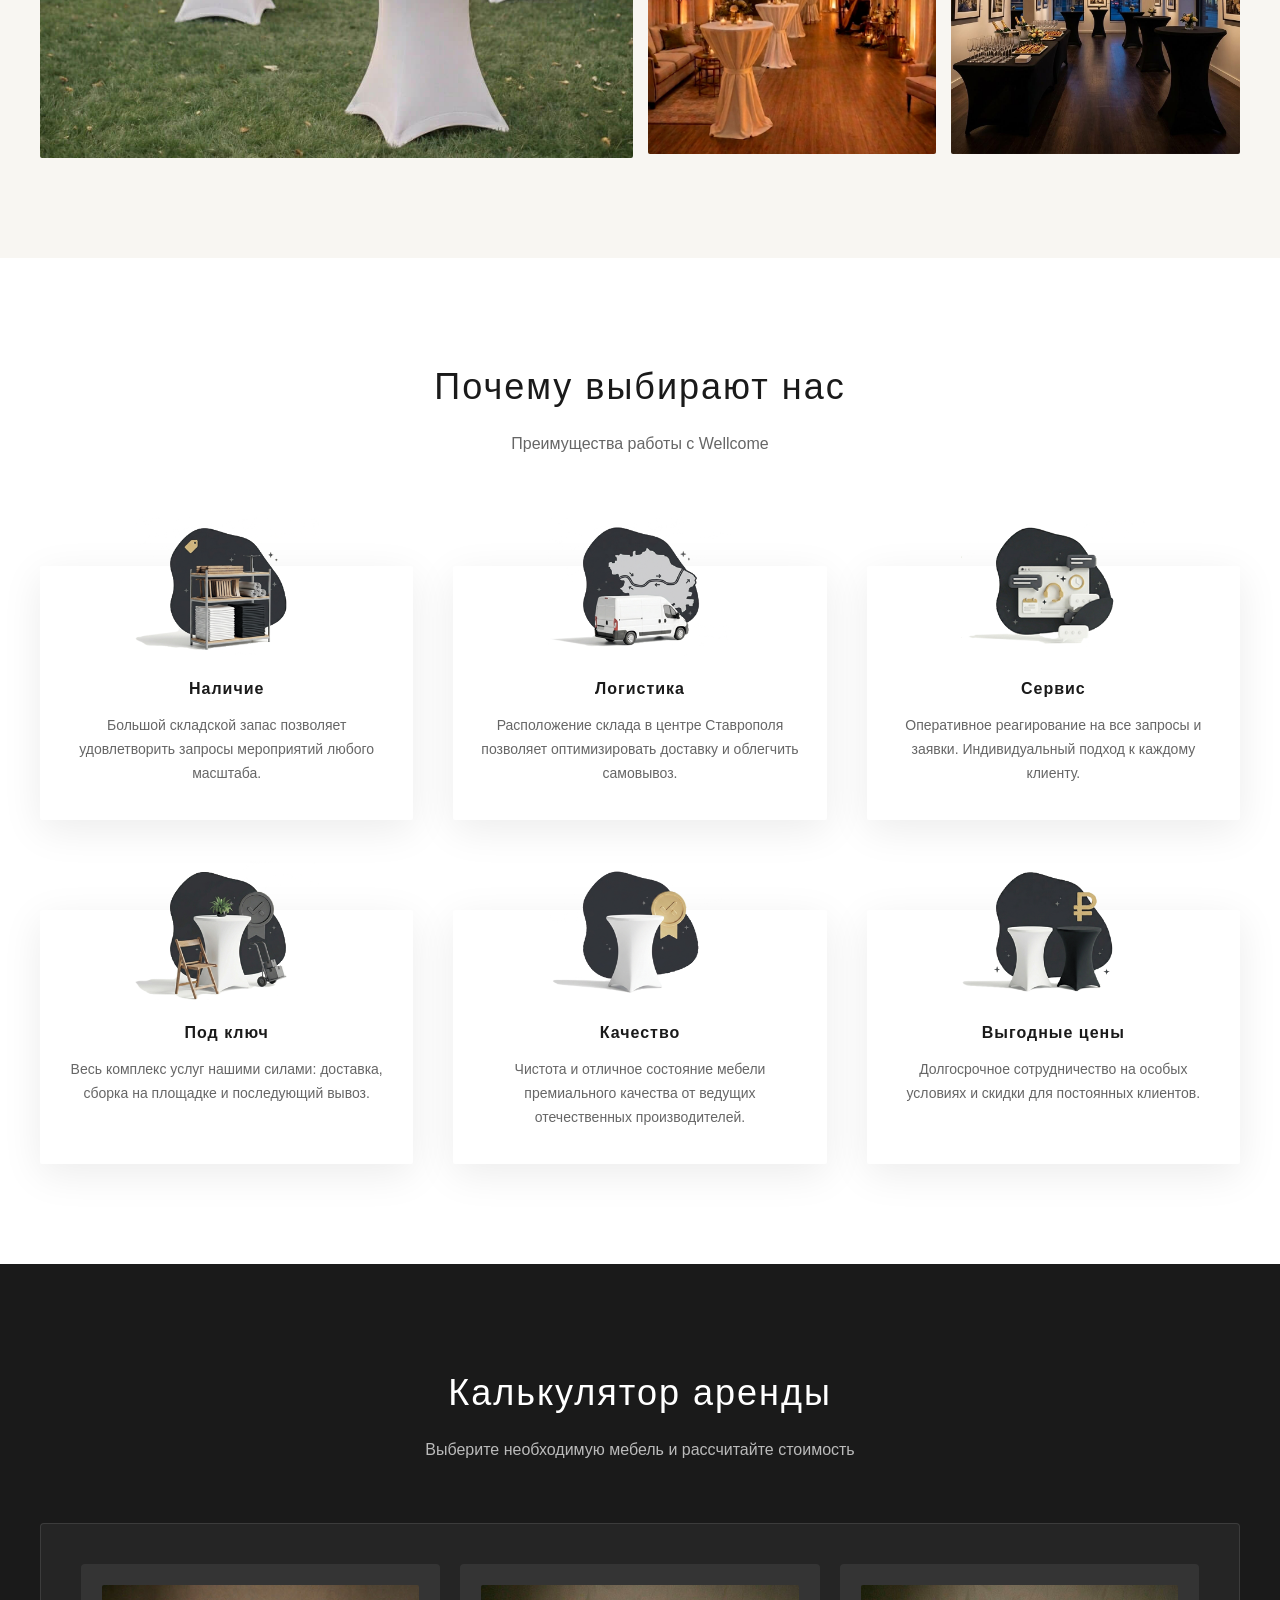
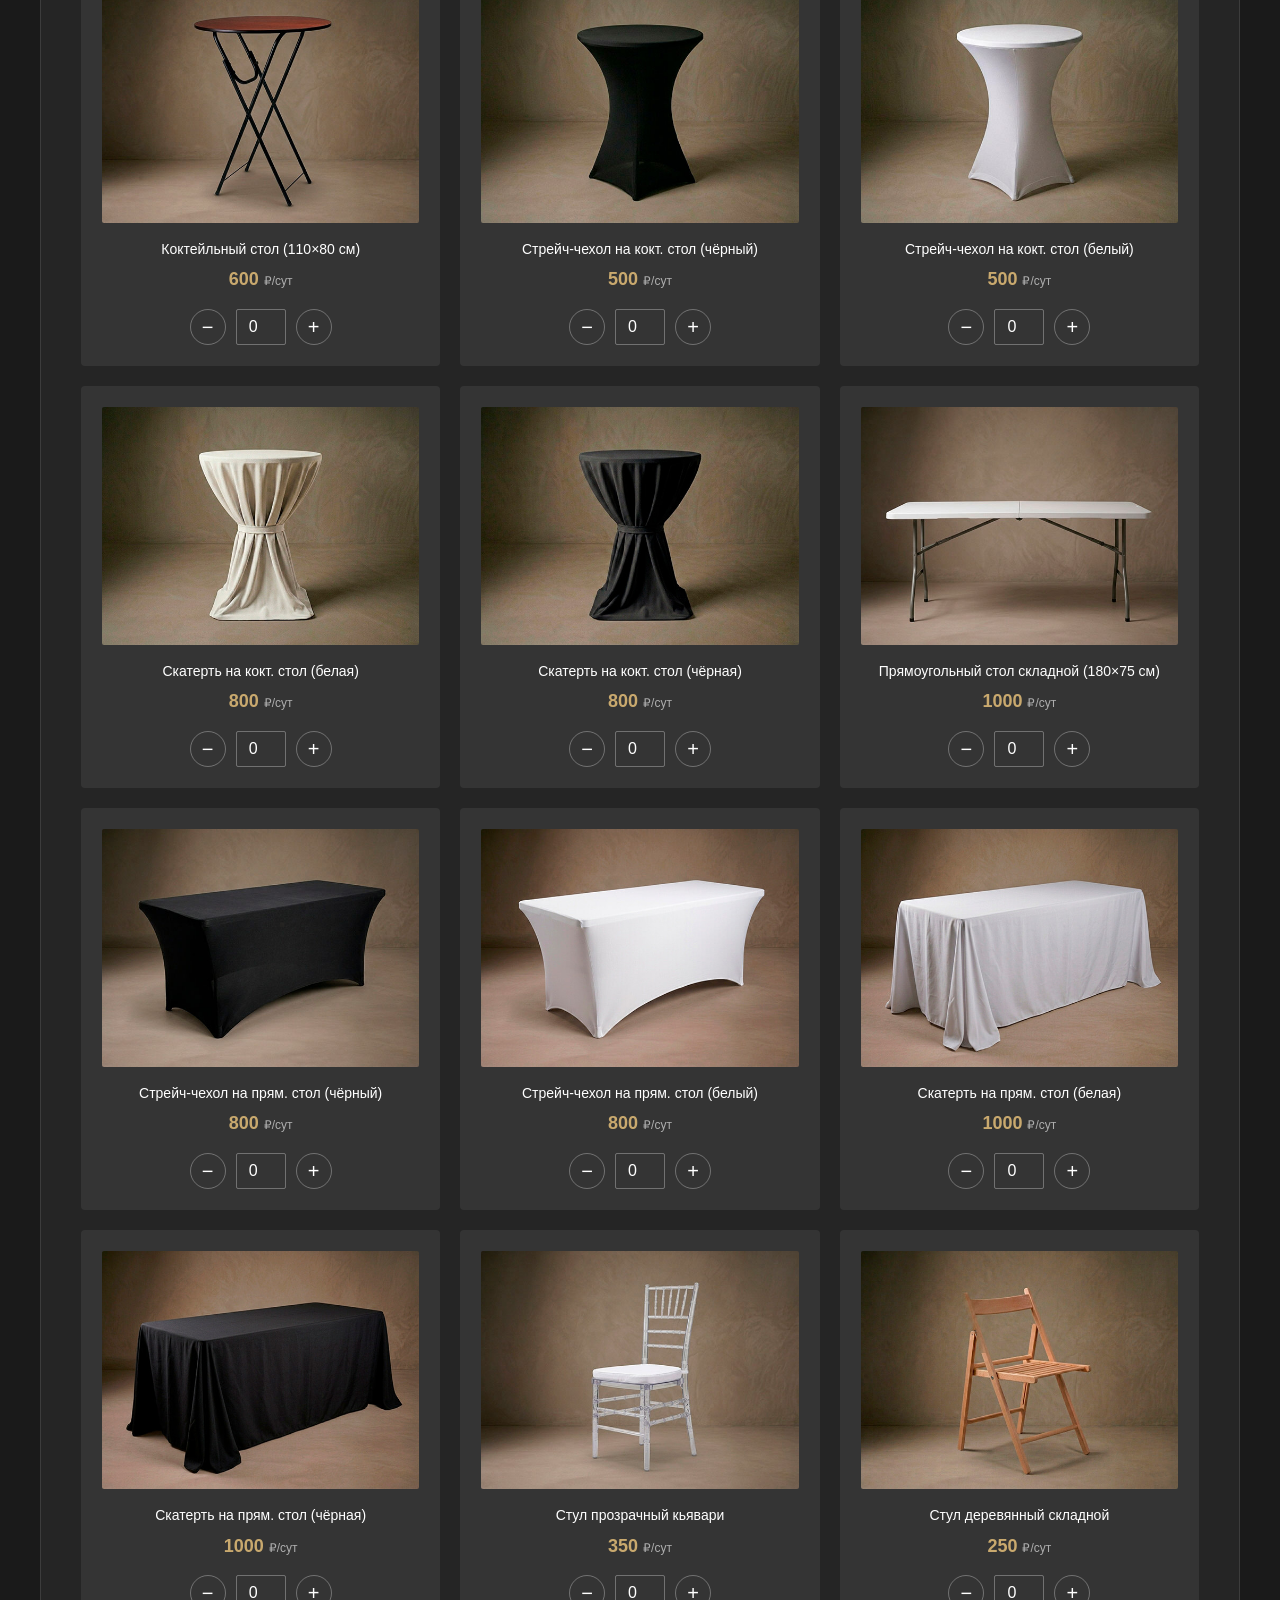
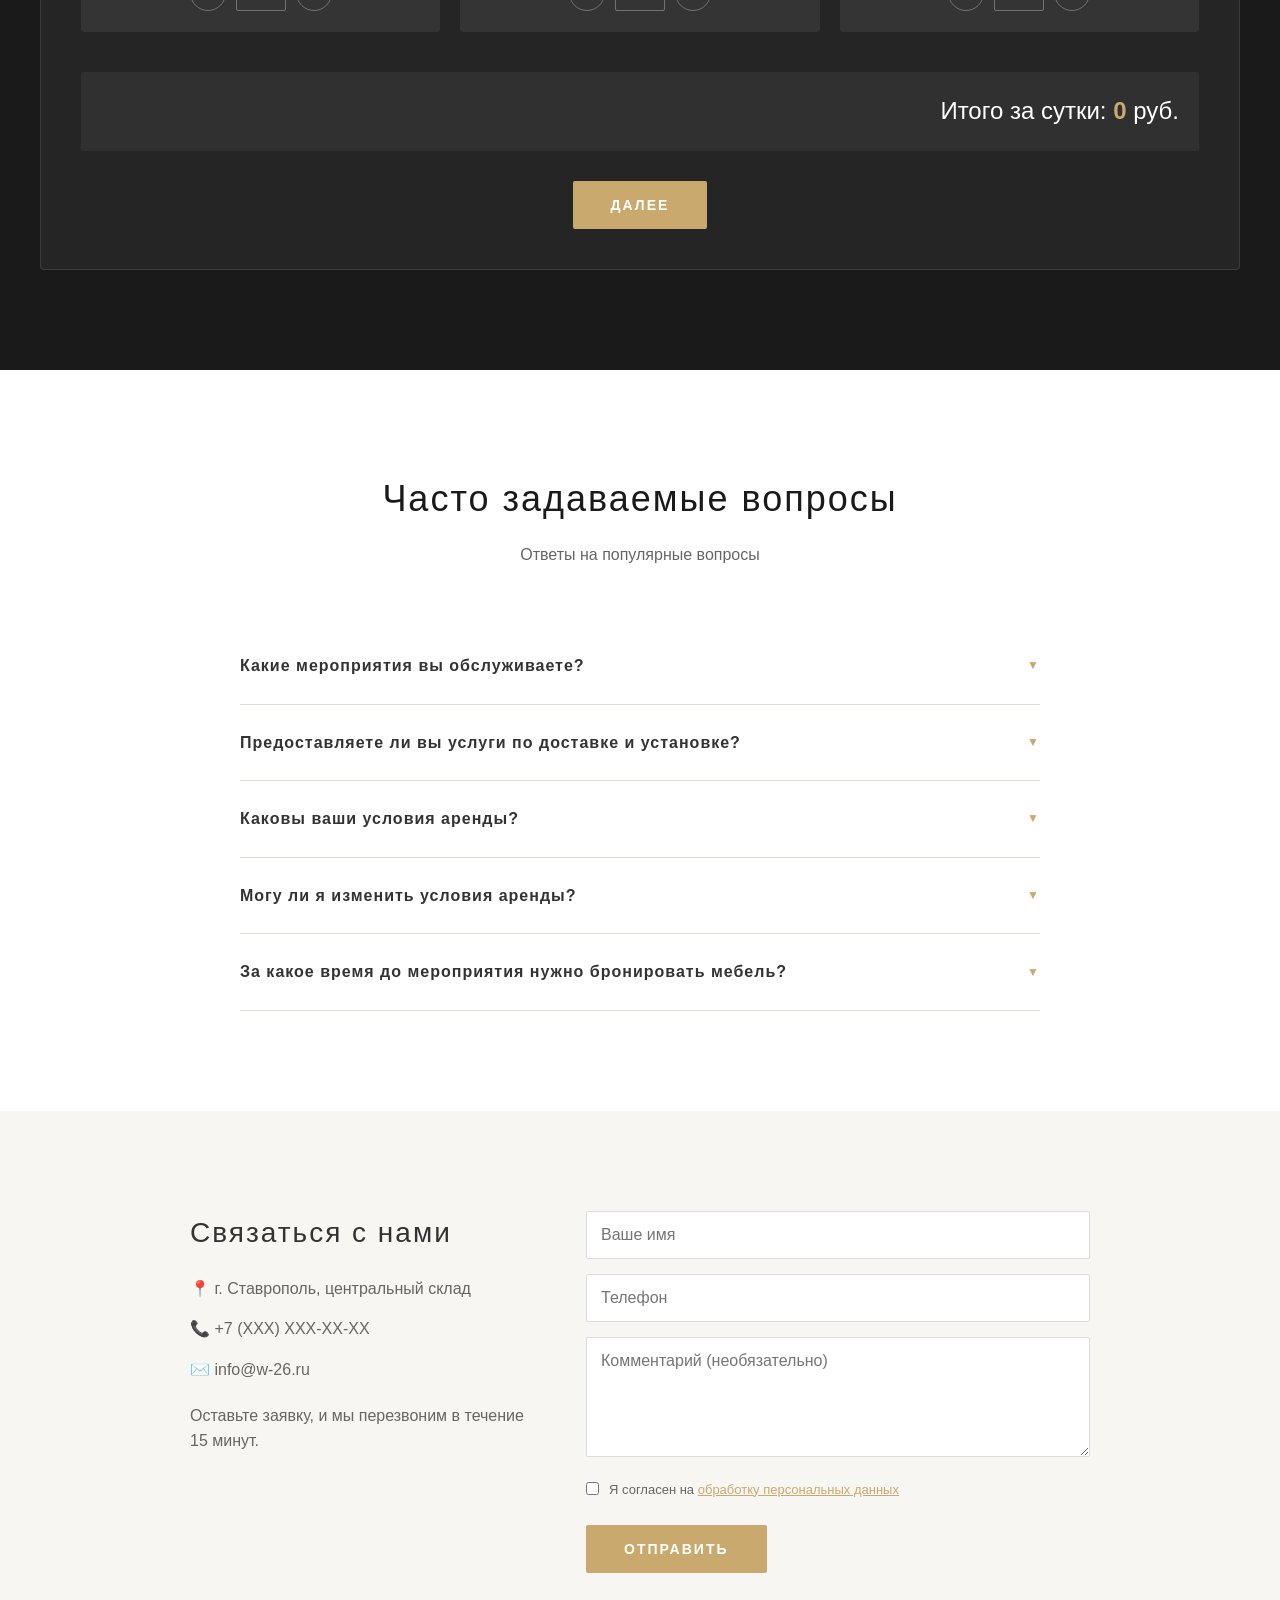
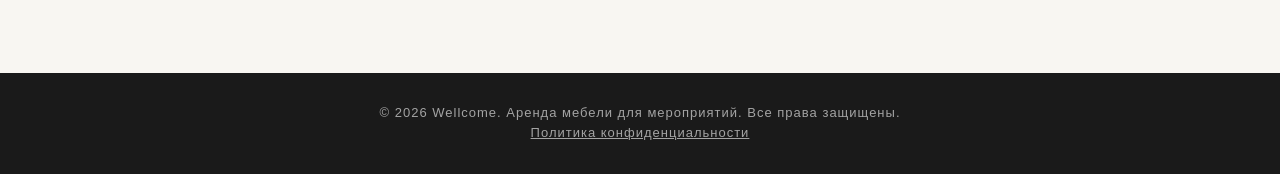
==== commit 6dd283f4: "Update index.html" ====
--- a/index.html
+++ b/index.html
@@ -105,35 +105,35 @@
                 	<div class="advantage-icon">
                     	<img src="images/advantage-logistics.png" alt="Логистика">
                 	</div>
-					<h3 class="advantage-title">Наличие</h3>
+					<h3 class="advantage-title">Логистика</h3>
                 	<p class="advantage-text">Расположение склада в центре Ставрополя позволяет оптимизировать доставку и облегчить самовывоз.</p>
             	</div>
             	<div class="advantage-card">
                 	<div class="advantage-icon">
                     	<img src="images/advantage-service.png" alt="Сервис">
                 	</div>
-					<h3 class="advantage-title">Наличие</h3>
+					<h3 class="advantage-title">Сервис</h3>
                 	<p class="advantage-text">Оперативное реагирование на все запросы и заявки. Индивидуальный подход к каждому клиенту.</p>
             	</div>
             	<div class="advantage-card">
                 	<div class="advantage-icon">
                     	<img src="images/advantage-turnkey.png" alt="Под ключ">
                 	</div>
-					<h3 class="advantage-title">Наличие</h3>
+					<h3 class="advantage-title">Под ключ</h3>
                 	<p class="advantage-text">Весь комплекс услуг нашими силами: доставка, сборка на площадке и последующий вывоз.</p>
             	</div>
             	<div class="advantage-card">
                 	<div class="advantage-icon">
                     	<img src="images/advantage-quality.png" alt="Качество">
                 	</div>
-					<h3 class="advantage-title">Наличие</h3>
+					<h3 class="advantage-title">Качество</h3>
                 	<p class="advantage-text">Чистота и отличное состояние мебели премиального качества от ведущих отечественных производителей.</p>
             	</div>
             	<div class="advantage-card">
                 	<div class="advantage-icon">
                     	<img src="images/advantage-price.png" alt="Выгодные цены">
                 	</div>
-					<h3 class="advantage-title">Наличие</h3>
+					<h3 class="advantage-title">Выгодные цены</h3>
                 	<p class="advantage-text">Долгосрочное сотрудничество на особых условиях и скидки для постоянных клиентов.</p>
             	</div>
         	</div>
--- a/styles.css
+++ b/styles.css
@@ -322,6 +322,14 @@
     display: grid;
     grid-template-columns: repeat(3, 1fr);
     gap: 40px;
+}
+
+.advantage-title {
+    font-weight: 600;
+    margin-bottom: 12px;
+    letter-spacing: 1px;
+    font-size: 16px;
+    color: var(--dark);
 }
 
 .advantage-card {
